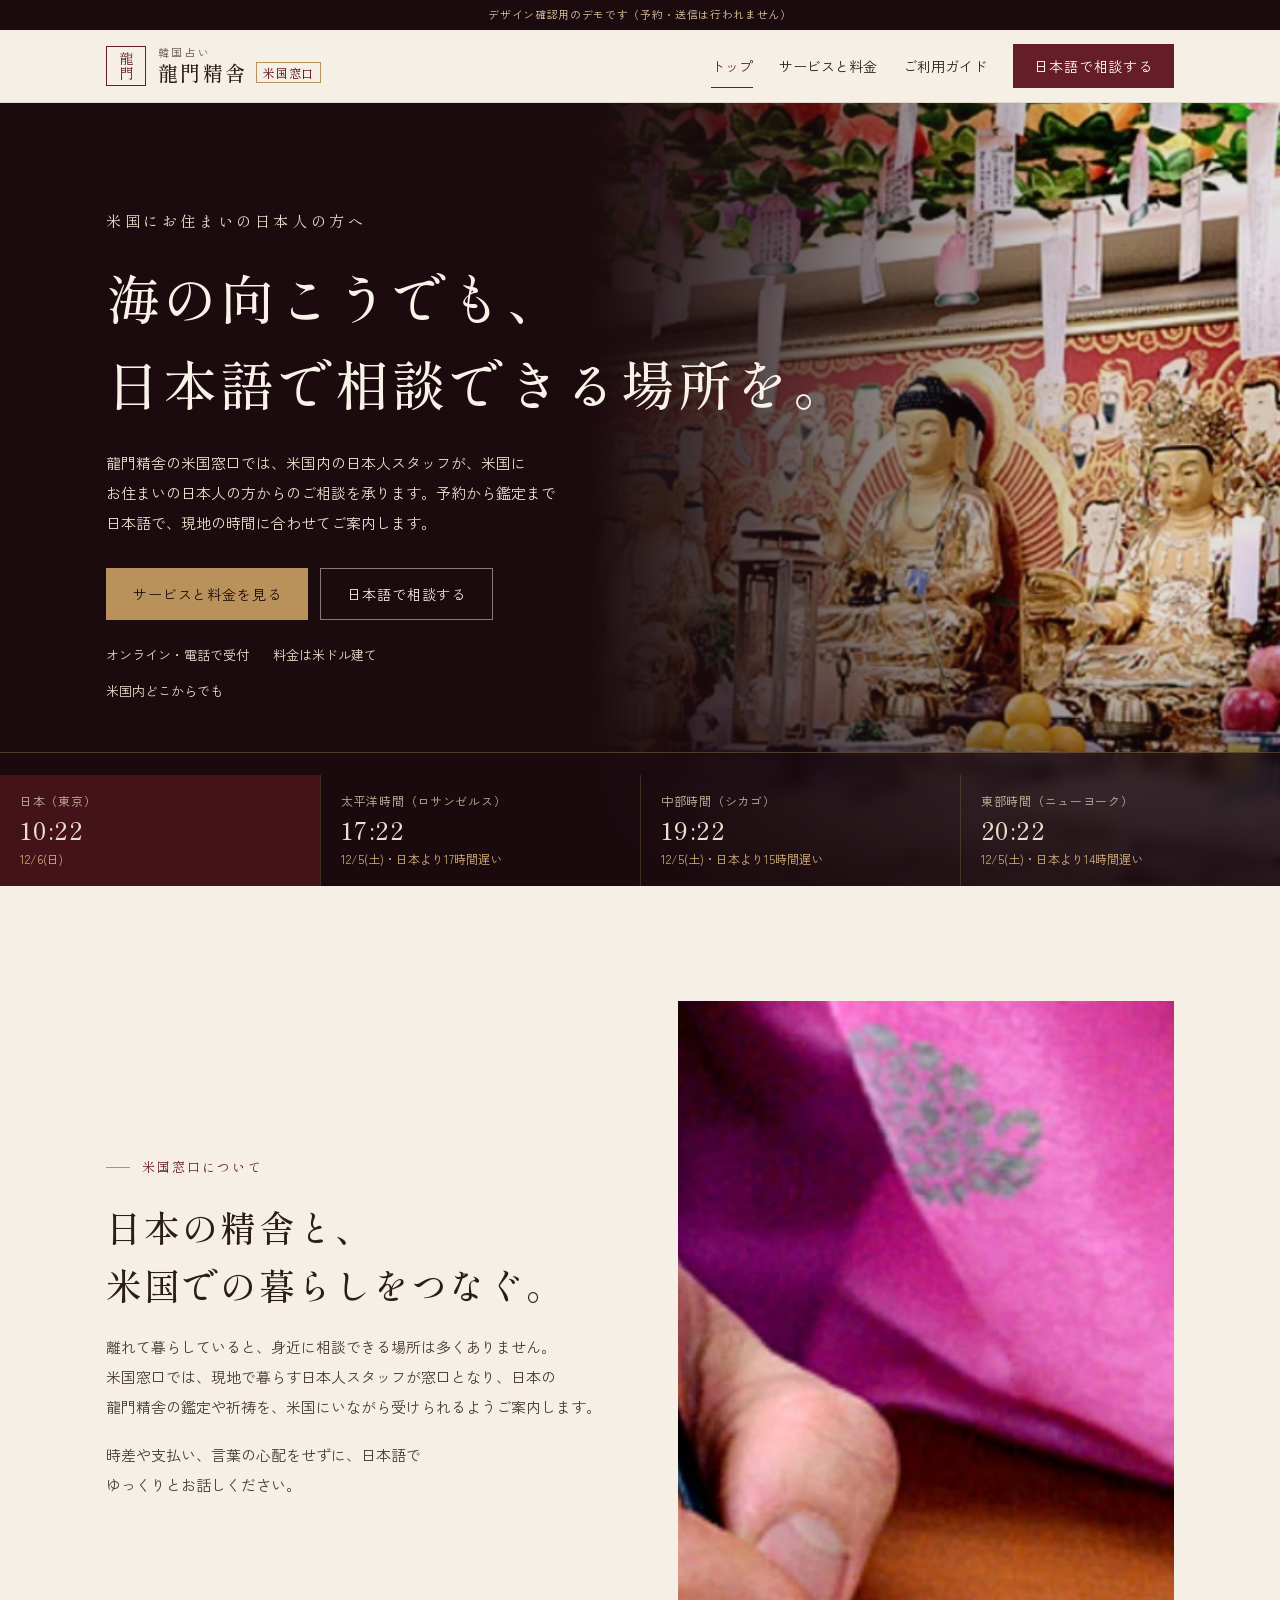
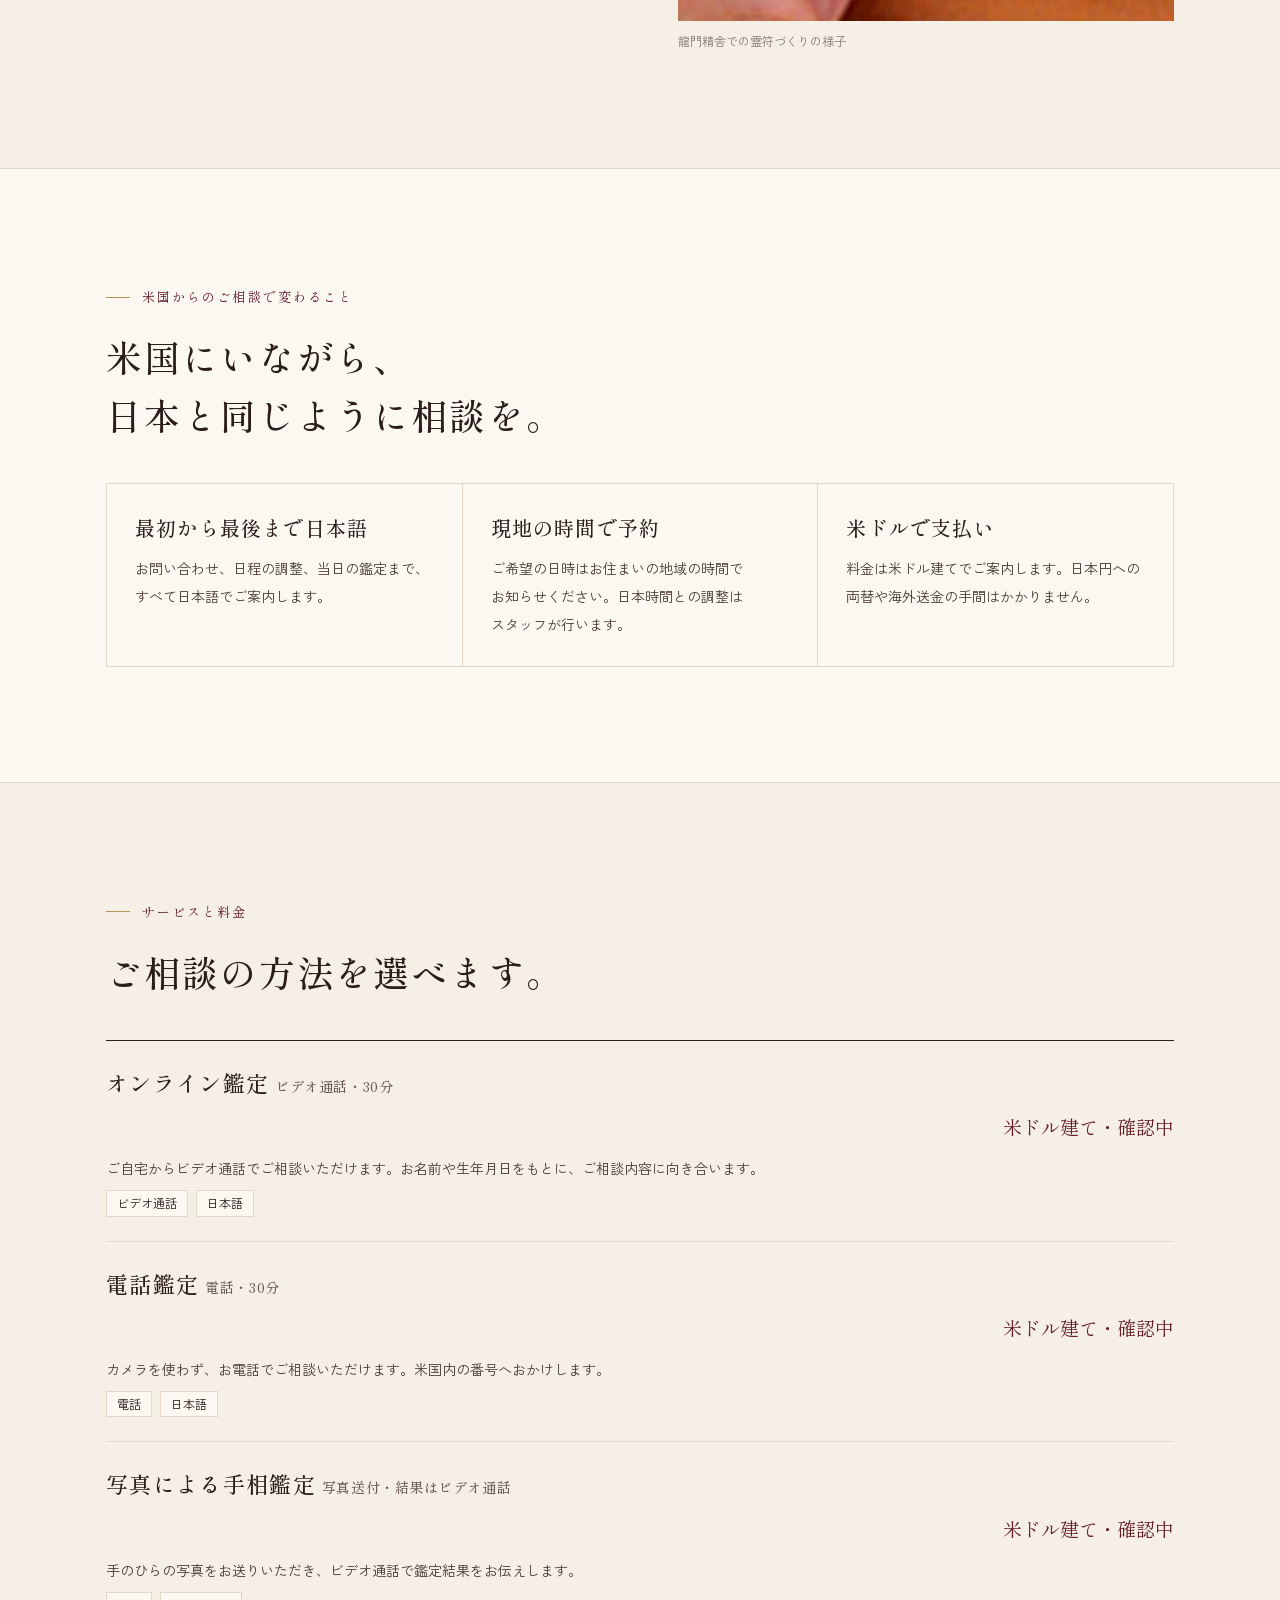
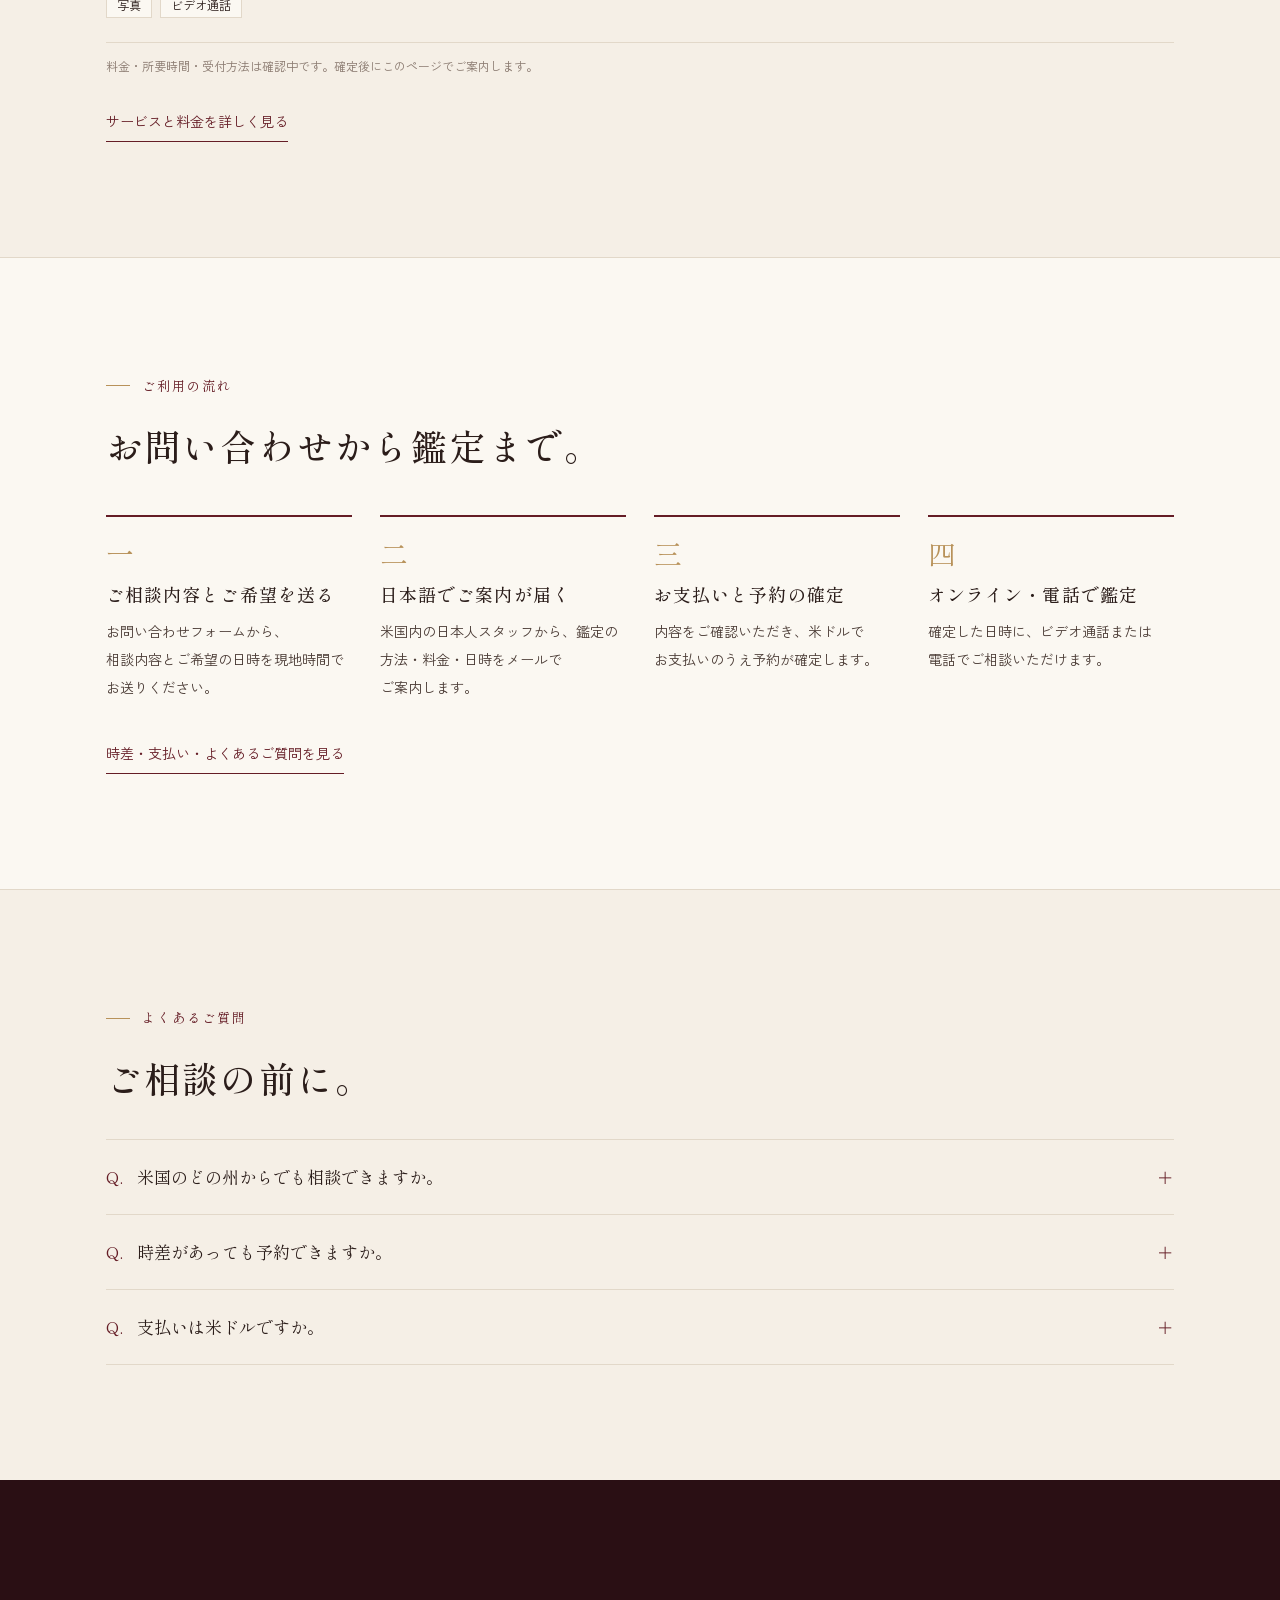
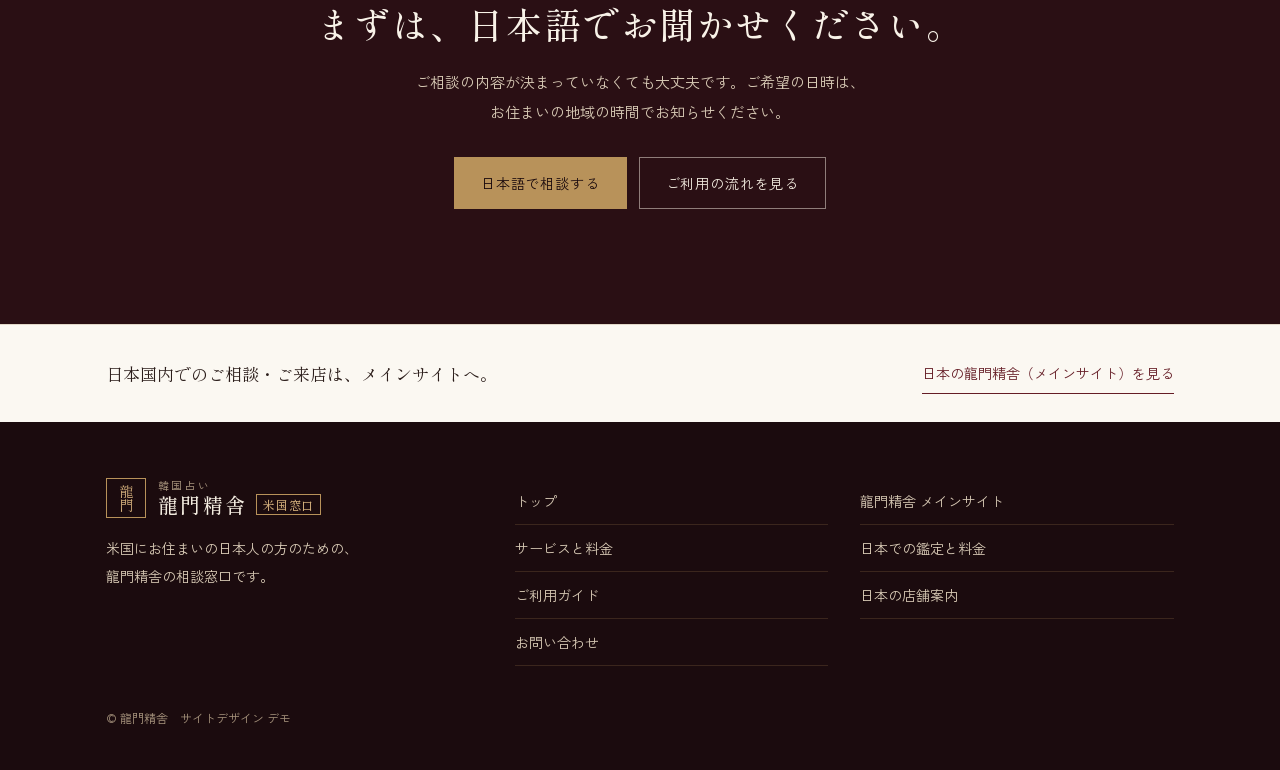
==== us/index.html @ 12ac4ada "米国窓口サブサイト（/us/）を追加し、メインサイトから導線を設置 Co-Authored-By: Claude Opus 5.5 <noreply@anthropic.com>" ====
<!doctype html>
<html lang="ja">
<head>
<meta charset="utf-8"><meta name="viewport" content="width=device-width,initial-scale=1,viewport-fit=cover">
<meta name="robots" content="noindex,nofollow,noarchive"><meta name="theme-color" content="#f5efe6">
<title>龍門精舎 米国窓口｜米国在住の日本人の方へ</title><meta name="description" content="米国にお住まいの日本人の方のための、龍門精舎の相談窓口。米国内の日本人スタッフが、日本語で、現地時間に合わせてご案内します。">
<link rel="preconnect" href="https://fonts.googleapis.com"><link rel="preconnect" href="https://fonts.gstatic.com" crossorigin>
<link rel="stylesheet" href="https://fonts.googleapis.com/css2?family=Shippori+Mincho:wght@400;500;600&family=Zen+Kaku+Gothic+New:wght@400;500;700&display=swap">
<link rel="stylesheet" href="style.css"><script defer src="app.js"></script>
</head><body>
<a class="skip" href="#main">本文へ移動</a>
<div class="demo">デザイン確認用のデモです（予約・送信は行われません）</div>
<header class="site-header">
 <div class="wrap">
  <a class="logo" href="index.html" aria-label="龍門精舎 米国窓口 トップへ"><span class="logo-mark" aria-hidden="true">龍<br>門</span><span class="logo-text"><small>韓国占い</small><b>龍門精舎<span>米国窓口</span></b></span></a>
  <nav class="gnav" aria-label="メインメニュー"><a href="index.html" aria-current="page">トップ</a><a href="services.html">サービスと料金</a><a href="guide.html">ご利用ガイド</a><a class="btn" href="contact.html">日本語で相談する</a></nav>
  <button class="menu-btn" type="button" aria-expanded="false" aria-controls="sp-menu"><span></span><span></span><span></span><b class="vh">メニューを開く</b></button>
 </div>
 <nav class="sp-menu" id="sp-menu" hidden aria-label="メニュー"><a href="index.html" aria-current="page">トップ</a><a href="services.html">サービスと料金</a><a href="guide.html">ご利用ガイド</a><a href="../" class="back">日本の龍門精舎（メインサイト）</a><a class="btn" href="contact.html">日本語で相談する</a></nav>
</header>
<main id="main">
<section class="hero" aria-labelledby="hero-title">
 <div class="hero-img"><img src="../assets/altar.webp" alt="蓮の飾りと祭具が並ぶ龍門精舎の祭壇" fetchpriority="high"></div>
 <div class="hero-body">
  <p class="hero-kicker">米国にお住まいの日本人の方へ</p>
  <h1 id="hero-title">海の向こうでも、<br>日本語で相談できる場所を。</h1>
  <p>龍門精舎の米国窓口では、米国内の日本人スタッフが、米国にお住まいの日本人の方からのご相談を承ります。予約から鑑定まで日本語で、現地の時間に合わせてご案内します。</p>
  <div class="hero-cta"><a class="btn gold" href="services.html">サービスと料金を見る</a><a class="btn line" href="contact.html">日本語で相談する</a></div>
  <p class="hero-meta"><span>オンライン・電話で受付</span><span>料金は米ドル建て</span><span>米国内どこからでも</span></p>
 </div>
 <div class="clocks" aria-label="現在の時刻">
  <p class="clock jp" data-tz="Asia/Tokyo"><span>日本（東京）</span><b>--:--</b><small></small></p>
  <p class="clock" data-tz="America/Los_Angeles"><span>太平洋時間（ロサンゼルス）</span><b>--:--</b><small></small></p>
  <p class="clock" data-tz="America/Chicago"><span>中部時間（シカゴ）</span><b>--:--</b><small></small></p>
  <p class="clock" data-tz="America/New_York"><span>東部時間（ニューヨーク）</span><b>--:--</b><small></small></p>
 </div>
</section>

<section class="section" aria-labelledby="about-title"><div class="wrap split">
 <div>
  <p class="label">米国窓口について</p>
  <h2 class="h2" id="about-title">日本の精舎と、<br>米国での暮らしをつなぐ。</h2>
  <p class="lead">離れて暮らしていると、身近に相談できる場所は多くありません。米国窓口では、現地で暮らす日本人スタッフが窓口となり、日本の龍門精舎の鑑定や祈祷を、米国にいながら受けられるようご案内します。</p>
  <p class="lead">時差や支払い、言葉の心配をせずに、日本語でゆっくりとお話しください。</p>
 </div>
 <figure><img src="../assets/hands.webp" alt="筆を持って霊符を書く手元" loading="lazy"><figcaption>龍門精舎での霊符づくりの様子</figcaption></figure>
</div></section>

<section class="section alt" aria-labelledby="points-title"><div class="wrap">
 <p class="label">米国からのご相談で変わること</p>
 <h2 class="h2" id="points-title">米国にいながら、<br>日本と同じように相談を。</h2>
 <div class="points">
  <div class="point"><h3>最初から最後まで日本語</h3><p>お問い合わせ、日程の調整、当日の鑑定まで、すべて日本語でご案内します。</p></div>
  <div class="point"><h3>現地の時間で予約</h3><p>ご希望の日時はお住まいの地域の時間でお知らせください。日本時間との調整はスタッフが行います。</p></div>
  <div class="point"><h3>米ドルで支払い</h3><p>料金は米ドル建てでご案内します。日本円への両替や海外送金の手間はかかりません。</p></div>
 </div>
</div></section>

<section class="section" aria-labelledby="menu-title"><div class="wrap">
 <p class="label">サービスと料金</p>
 <h2 class="h2" id="menu-title">ご相談の方法を選べます。</h2>
 <ul class="menu-list"><li class="menu-item"><h3>オンライン鑑定<small>ビデオ通話・30分</small></h3><p class="price">米ドル建て・確認中</p><p>ご自宅からビデオ通話でご相談いただけます。お名前や生年月日をもとに、ご相談内容に向き合います。</p><ul class="how" aria-label="受付方法"><li>ビデオ通話</li><li>日本語</li></ul></li><li class="menu-item"><h3>電話鑑定<small>電話・30分</small></h3><p class="price">米ドル建て・確認中</p><p>カメラを使わず、お電話でご相談いただけます。米国内の番号へおかけします。</p><ul class="how" aria-label="受付方法"><li>電話</li><li>日本語</li></ul></li><li class="menu-item"><h3>写真による手相鑑定<small>写真送付・結果はビデオ通話</small></h3><p class="price">米ドル建て・確認中</p><p>手のひらの写真をお送りいただき、ビデオ通話で鑑定結果をお伝えします。</p><ul class="how" aria-label="受付方法"><li>写真</li><li>ビデオ通話</li></ul></li></ul>
 <p class="note">料金・所要時間・受付方法は確認中です。確定後にこのページでご案内します。</p>
 <p style="margin-top:24px"><a class="text-link" href="services.html">サービスと料金を詳しく見る</a></p>
</div></section>

<section class="section alt" aria-labelledby="flow-title"><div class="wrap">
 <p class="label">ご利用の流れ</p>
 <h2 class="h2" id="flow-title">お問い合わせから鑑定まで。</h2>
 <ol class="steps">
 <li><h3>ご相談内容とご希望を送る</h3><p>お問い合わせフォームから、相談内容とご希望の日時を現地時間でお送りください。</p></li>
 <li><h3>日本語でご案内が届く</h3><p>米国内の日本人スタッフから、鑑定の方法・料金・日時をメールでご案内します。</p></li>
 <li><h3>お支払いと予約の確定</h3><p>内容をご確認いただき、米ドルでお支払いのうえ予約が確定します。</p></li>
 <li><h3>オンライン・電話で鑑定</h3><p>確定した日時に、ビデオ通話または電話でご相談いただけます。</p></li>
</ol>
 <p style="margin-top:32px"><a class="text-link" href="guide.html">時差・支払い・よくあるご質問を見る</a></p>
</div></section>

<section class="section" aria-labelledby="faq-title"><div class="wrap">
 <p class="label">よくあるご質問</p>
 <h2 class="h2" id="faq-title">ご相談の前に。</h2>
 <div class="faq"><details><summary>米国のどの州からでも相談できますか。</summary><p>オンライン・電話での鑑定は、米国内のどの州からでもご利用いただける予定です。対象地域の詳細は確認中です。</p></details><details><summary>時差があっても予約できますか。</summary><p>ご希望の日時は、お住まいの地域の時間でお知らせください。スタッフが日本時間との調整を行い、確定した日時を現地時間でご案内します。</p></details><details><summary>支払いは米ドルですか。</summary><p>米ドル建てでのお支払いを予定しています。お支払い方法は確認中です。</p></details></div>
</div></section>
<section class="section cta-band" aria-labelledby="cta-title"><div class="wrap">
 <h2 class="h2" id="cta-title">まずは、日本語でお聞かせください。</h2>
 <p>ご相談の内容が決まっていなくても大丈夫です。ご希望の日時は、お住まいの地域の時間でお知らせください。</p>
 <div class="hero-cta"><a class="btn gold" href="contact.html">日本語で相談する</a><a class="btn line" href="guide.html">ご利用の流れを見る</a></div>
</div></section>
</main>
<section class="to-main" aria-label="メインサイトのご案内">
 <div class="wrap"><p>日本国内でのご相談・ご来店は、メインサイトへ。</p><a class="text-link" href="../">日本の龍門精舎（メインサイト）を見る</a></div>
</section>
<footer class="site-footer">
 <div class="wrap">
  <div class="foot-grid">
   <div><a class="logo" href="index.html"><span class="logo-mark" aria-hidden="true">龍<br>門</span><span class="logo-text"><small>韓国占い</small><b>龍門精舎<span>米国窓口</span></b></span></a><p style="margin-top:16px">米国にお住まいの日本人の方のための、龍門精舎の相談窓口です。</p></div>
   <nav class="foot-links" aria-label="米国サイト"><a href="index.html">トップ</a><a href="services.html">サービスと料金</a><a href="guide.html">ご利用ガイド</a><a href="contact.html">お問い合わせ</a></nav>
   <nav class="foot-links" aria-label="メインサイト"><a href="../">龍門精舎 メインサイト</a><a href="../#services">日本での鑑定と料金</a><a href="../#access">日本の店舗案内</a></nav>
  </div>
  <p class="copy">© 龍門精舎　サイトデザイン デモ</p>
 </div>
</footer>
<div class="sticky-cta" aria-label="ご相談のご案内"><a class="btn ghost" href="services.html">料金を見る</a><a class="btn" href="contact.html">日本語で相談する</a></div>
</body>
</html>
---- us/style.css ----
/* 龍門精舎 米国サイト：メインと同じ色・書体。米国向けの要素は「時刻帯の表示」と「ドル建て・現地時間」の情報で示す */
:root{
 --paper:#f5efe6; --paper-2:#fbf8f2; --ink:#2b1d1a; --text:#4a3b35; --muted:#6b5a52;
 --wine:#651d26; --wine-dark:#3a1016; --gold:#b8925a; --gold-light:#d4b07c; --night:#1b0b0e; --line:#e2d8c9;
 --mincho:'Shippori Mincho',serif; --gothic:'Zen Kaku Gothic New',sans-serif;
 --gutter:clamp(20px,5vw,56px); --max:1180px; --head:72px;
}
*{box-sizing:border-box}
html{scroll-behavior:smooth;scroll-padding-top:calc(var(--head) + 12px)}
body{margin:0;background:var(--paper);color:var(--ink);font-family:var(--gothic);font-size:15px;line-height:2;-webkit-font-smoothing:antialiased}
img{display:block;max-width:100%;height:auto}
a{color:var(--wine);text-decoration:none}
h1,h2,h3,h4,p,ul,ol,dl,dd,figure{margin:0}
ul,ol{padding:0;list-style:none}
h1,h2,h3,h4{font-family:var(--mincho);font-weight:500;letter-spacing:.06em;line-height:1.6;color:var(--ink);word-break:auto-phrase;text-wrap:balance}
p,dd,li{word-break:auto-phrase;text-wrap:pretty}
:focus-visible{outline:2px solid var(--gold);outline-offset:3px}
.vh{position:absolute;width:1px;height:1px;overflow:hidden;clip:rect(0 0 0 0);white-space:nowrap}
.skip{position:fixed;left:12px;top:-80px;z-index:100;background:#fff;padding:10px 14px}.skip:focus{top:10px}
.wrap{max-width:var(--max);margin:0 auto;padding:0 var(--gutter)}
.section{padding:clamp(64px,9vw,120px) 0}
.section.alt{background:var(--paper-2);border-block:1px solid var(--line)}
.label{display:flex;align-items:center;gap:12px;font-family:var(--mincho);font-size:13px;letter-spacing:.16em;color:var(--wine);margin-bottom:18px}
.label::before{content:"";width:24px;height:1px;background:var(--gold)}
.h2{font-size:clamp(25px,3.2vw,36px)}
.lead{margin-top:18px;max-width:36em;color:var(--text)}
.note{font-size:12px;line-height:1.8;color:#8a7a70;margin-top:12px}
.demo{background:var(--night);color:#d9c3a0;font-size:11px;letter-spacing:.06em;text-align:center;padding:6px 12px;line-height:1.6}

/* ボタン */
.btn{display:inline-flex;align-items:center;justify-content:center;min-height:52px;padding:0 26px;background:var(--wine);color:#fff;font-size:14px;letter-spacing:.06em;border:1px solid var(--wine);transition:background .2s}
.btn:hover{background:var(--wine-dark);color:#fff}
.btn.ghost{background:transparent;color:var(--wine)}
.btn.ghost:hover{background:var(--wine);color:#fff}
.btn.gold{background:var(--gold);border-color:var(--gold);color:var(--night)}
.btn.gold:hover{background:var(--gold-light)}
.btn.line{background:transparent;border-color:rgba(243,236,224,.5);color:#f3ece0}
.btn.line:hover{background:rgba(243,236,224,.1)}
.text-link{display:inline-block;border-bottom:1px solid var(--wine);padding:6px 0;font-size:14px}

/* ヘッダー */
.site-header{position:sticky;top:0;z-index:50;background:rgba(245,239,230,.95);backdrop-filter:blur(10px);border-bottom:1px solid var(--line)}
.site-header .wrap{height:var(--head);display:flex;align-items:center;gap:20px}
.logo{display:flex;align-items:center;gap:12px;color:var(--ink);margin-right:auto;flex:none}
.logo-mark{width:40px;height:40px;border:1px solid var(--wine);color:var(--wine);display:grid;place-items:center;font-family:var(--mincho);font-size:14px;line-height:1.05;text-align:center}
.logo-text{display:flex;flex-direction:column;line-height:1.3}
.logo-text small{font-size:11px;letter-spacing:.2em;color:var(--muted)}
.logo-text b{font-family:var(--mincho);font-weight:500;font-size:20px;letter-spacing:.12em}
.logo-text b span{font-size:12px;letter-spacing:.08em;margin-left:8px;padding:1px 6px;border:1px solid var(--gold);color:var(--wine);vertical-align:3px}
.gnav{display:flex;align-items:center;gap:26px}
.gnav a{color:var(--ink);font-size:14px;padding:6px 0;position:relative}
.gnav a:hover,.gnav a[aria-current=page]{color:var(--wine)}
.gnav a[aria-current=page]::after{content:"";position:absolute;left:0;right:0;bottom:-2px;height:1px;background:var(--wine)}
.gnav .btn{min-height:44px;padding:0 20px;color:#fff}
.menu-btn{display:none;width:48px;height:44px;background:var(--wine);border:0;cursor:pointer;position:relative;flex:none}
.menu-btn span{position:absolute;left:14px;right:14px;height:1.5px;background:#fff;transition:transform .25s,opacity .2s}
.menu-btn span:nth-child(1){top:14px}.menu-btn span:nth-child(2){top:21px}.menu-btn span:nth-child(3){top:28px}
.menu-btn[aria-expanded=true] span:nth-child(1){transform:translateY(7px) rotate(45deg)}
.menu-btn[aria-expanded=true] span:nth-child(2){opacity:0}
.menu-btn[aria-expanded=true] span:nth-child(3){transform:translateY(-7px) rotate(-45deg)}
.sp-menu{border-top:1px solid var(--line);background:var(--paper);padding:8px var(--gutter) 24px}
.sp-menu a:not(.btn){display:block;padding:16px 0;border-bottom:1px solid var(--line);color:var(--ink);font-size:16px}
.sp-menu .btn{display:flex;margin-top:20px}
.sp-menu .back{font-size:14px;color:var(--muted)}

/* 時刻帯：米国サイトの見せ場。日本時間と米国各地の今を並べ、予約時の時差を一目で */
.clocks{position:relative;z-index:2;display:grid;grid-template-columns:repeat(4,1fr);border-top:1px solid rgba(184,146,90,.35);background:rgba(27,11,14,.72);backdrop-filter:blur(8px)}
.clock{padding:18px 20px;border-left:1px solid rgba(184,146,90,.25);color:#f3ece0;line-height:1.4}
.clock:first-child{border-left:0}
.clock span{display:block;font-size:12px;color:#c9b8a0;letter-spacing:.06em}
.clock b{display:block;font-family:var(--mincho);font-weight:500;font-size:24px;letter-spacing:.06em;margin-top:4px;font-variant-numeric:tabular-nums}
.clock small{font-size:12px;color:var(--gold-light)}
.clock.jp{background:rgba(101,29,38,.55)}

/* ヒーロー */
.hero{position:relative;background:var(--night);color:#f3ece0;overflow:hidden}
.hero-img{position:absolute;inset:0 0 0 auto;width:min(58%,760px)}
.hero-img img{width:100%;height:100%;object-fit:cover;object-position:center 30%}
.hero::before{content:"";position:absolute;inset:0;z-index:1;background:linear-gradient(90deg,var(--night) 46%,rgba(27,11,14,.72) 60%,rgba(27,11,14,.12) 86%),linear-gradient(0deg,rgba(27,11,14,.75),transparent 35%)}
.hero-body{position:relative;z-index:2;padding:clamp(56px,9vh,110px) var(--gutter) 48px;max-width:var(--max);margin:0 auto}
.hero-kicker{font-family:var(--mincho);font-size:15px;letter-spacing:.24em;color:var(--gold-light)}
.hero h1{margin-top:18px;color:#f8f2e8;font-size:clamp(30px,4.2vw,54px);line-height:1.6}
.hero p{margin-top:22px;max-width:30em;color:#eadfcd}
.hero-cta{display:flex;gap:12px;flex-wrap:wrap;margin-top:30px}
.hero-meta{display:flex;gap:10px 24px;flex-wrap:wrap;margin-top:22px;font-size:13px;color:#c9b8a0}

/* 2カラム */
.split{display:grid;grid-template-columns:1fr 1fr;gap:clamp(40px,6vw,88px);align-items:center}
.split figure img{width:100%;aspect-ratio:4/5;object-fit:cover}
.split figcaption{font-size:12px;color:#8a7a70;margin-top:8px}

/* 特徴（米国向けの3つの違い） */
.points{display:grid;grid-template-columns:repeat(3,1fr);gap:1px;background:var(--line);border:1px solid var(--line);margin-top:40px}
.point{background:var(--paper-2);padding:28px}
.point h3{font-size:20px}
.point p{margin-top:10px;font-size:14px;color:var(--text)}

/* メニュー */
.menu-list{margin-top:40px;border-top:1px solid var(--ink)}
.menu-item{display:grid;grid-template-columns:1fr auto;gap:8px 24px;padding:24px 0;border-bottom:1px solid var(--line);align-items:baseline}
.menu-item h3{font-size:22px}
.menu-item h3 small{font-size:14px;color:var(--muted);letter-spacing:.04em;margin-left:6px}
.menu-item .price{font-family:var(--mincho);font-size:19px;color:var(--wine);text-align:right;white-space:nowrap}
.menu-item p{grid-column:1/-1;font-size:14px;color:var(--text)}
.menu-item .how{grid-column:1/-1;display:flex;gap:8px;flex-wrap:wrap}
.menu-item .how li{font-size:12px;border:1px solid var(--line);background:var(--paper-2);padding:2px 10px;line-height:1.7}

/* 流れ */
.steps{display:grid;grid-template-columns:repeat(4,1fr);gap:28px;margin-top:40px;counter-reset:step}
.steps li{border-top:2px solid var(--wine);padding-top:20px;counter-increment:step}
.steps li::before{content:counter(step,cjk-ideographic);font-family:var(--mincho);font-size:28px;color:var(--gold);display:block;line-height:1.2}
.steps h3{font-size:18px;margin-top:10px}
.steps p{font-size:14px;color:var(--text);margin-top:8px}

/* 表 */
.table{width:100%;border-collapse:collapse;margin-top:28px;font-size:14px}
.table th,.table td{padding:14px 12px;border-bottom:1px solid var(--line);text-align:left;vertical-align:top}
.table thead th{font-family:var(--mincho);font-weight:500;color:var(--wine);border-bottom:1px solid var(--ink);white-space:nowrap}
.table tbody th{font-weight:700;white-space:nowrap;color:var(--ink)}

/* FAQ */
.faq{margin-top:32px;border-top:1px solid var(--line)}
.faq details{border-bottom:1px solid var(--line)}
.faq summary{list-style:none;cursor:pointer;display:flex;gap:14px;align-items:baseline;padding:20px 0;font-family:var(--mincho);font-size:17px;color:var(--ink)}
.faq summary::-webkit-details-marker{display:none}
.faq summary::before{content:"Q.";color:var(--wine)}
.faq summary::after{content:"＋";margin-left:auto;color:var(--wine);font-family:var(--gothic)}
.faq details[open] summary::after{content:"−"}
.faq details p{padding:0 0 20px 30px;font-size:14px;color:var(--text)}

/* CTA帯 */
.cta-band{background:#2a0f14;color:#f3ece0;text-align:center}
.cta-band h2{color:#f8f2e8}
.cta-band p{margin:14px auto 0;max-width:32em;color:#d9cbb6}
.cta-band .hero-cta{justify-content:center}

/* フォーム */
.form{display:grid;gap:22px;margin-top:36px;max-width:720px}
.field label,.field legend{display:flex;align-items:center;gap:10px;font-size:14px;font-weight:500;margin-bottom:8px;color:var(--ink)}
.req{font-size:11px;background:#efe2dc;color:var(--wine);padding:1px 6px;font-weight:400}
.field input,.field select,.field textarea{width:100%;font:inherit;font-size:16px;padding:12px 14px;border:1px solid #d6c9b5;background:var(--paper-2);color:var(--ink);border-radius:0}
.field textarea{min-height:150px;resize:vertical}
.field input:focus,.field select:focus,.field textarea:focus{outline:2px solid var(--gold);outline-offset:0;border-color:var(--gold)}
.field .hint{font-size:12px;color:#8a7a70;margin-top:6px}
.field .err{font-size:13px;color:#b3262f;margin-top:6px}
.field[data-invalid] input,.field[data-invalid] select,.field[data-invalid] textarea{border-color:#b3262f}
.row2{display:grid;grid-template-columns:1fr 1fr;gap:16px}
.check{display:flex;gap:10px;align-items:flex-start;font-size:14px}
.check input{width:20px;height:20px;margin-top:4px;accent-color:var(--wine)}
.sent{border:1px solid var(--line);background:var(--paper-2);padding:28px;margin-top:36px;max-width:720px}
.sent h3{font-size:22px}
.sent p{margin-top:10px;color:var(--text)}

/* サブページの見出し */
.page-head{background:var(--night);color:#f3ece0;padding:clamp(48px,7vw,88px) 0}
.crumb{font-size:12px;color:#c9b8a0}
.crumb a{color:#c9b8a0}
.page-head .label{color:var(--gold-light);margin:18px 0 10px}
.page-head h1{color:#f8f2e8;font-size:clamp(26px,3.6vw,44px)}

/* メインサイトへの帯 */
.to-main{background:var(--paper-2);border-top:1px solid var(--line)}
.to-main .wrap{display:flex;align-items:center;justify-content:space-between;gap:16px;flex-wrap:wrap;padding-top:28px;padding-bottom:28px}
.to-main p{font-family:var(--mincho);font-size:17px}

/* フッター */
.site-footer{background:var(--night);color:#d9cbb6;padding:56px 0 40px;font-size:14px}
.foot-grid{display:grid;grid-template-columns:1.2fr 1fr 1fr;gap:32px}
.site-footer .logo{color:#f3ece0}
.site-footer .logo-mark{border-color:var(--gold);color:var(--gold-light)}
.site-footer .logo-text small{color:#a8957e}
.site-footer .logo-text b span{color:var(--gold-light)}
.foot-links a{display:block;color:#d9cbb6;padding:9px 0;border-bottom:1px solid rgba(184,146,90,.2)}
.foot-links a:hover{color:#fff}
.copy{margin-top:40px;font-size:12px;color:#a8957e}

/* 下部固定（スマホ） */
.sticky-cta{display:none}

@media (max-width:959px){
 :root{--head:64px}
 .gnav{display:none}
 .menu-btn{display:block}
 .clocks{grid-template-columns:1fr 1fr}
 .clock{padding:14px 16px;border-top:1px solid rgba(184,146,90,.25)}
 .clock:nth-child(odd){border-left:0}
 .clock b{font-size:20px}
 .clock span{font-size:11px;letter-spacing:.02em}
 .clock small{font-size:11px}
 .hero-img{width:100%}
 .hero::before{background:linear-gradient(180deg,rgba(27,11,14,.55) 0%,rgba(27,11,14,.82) 55%,var(--night) 100%)}
 .split{grid-template-columns:1fr}
 .split figure img{aspect-ratio:4/3}
 .points{grid-template-columns:1fr}
 .steps{grid-template-columns:1fr 1fr}
 .foot-grid{grid-template-columns:1fr}
 .row2{grid-template-columns:1fr}
 .sticky-cta{display:flex;gap:10px;position:fixed;left:0;right:0;bottom:0;z-index:45;padding:10px 16px calc(10px + env(safe-area-inset-bottom));background:rgba(245,239,230,.96);backdrop-filter:blur(10px);border-top:1px solid var(--line);transform:translateY(110%);transition:transform .25s}
 .sticky-cta.show{transform:none}
 .sticky-cta .btn{flex:1;min-height:52px;padding:0 10px}
 .sticky-cta .btn.ghost{flex:.8}
 body.has-sticky{padding-bottom:76px}
}
@media (max-width:520px){
 .steps{grid-template-columns:1fr}
 .menu-item{grid-template-columns:1fr}
 .menu-item .price{text-align:left}
 .hero-cta .btn{flex:1 1 100%}
 .logo-text b{font-size:18px}
}
@media (prefers-reduced-motion:reduce){html{scroll-behavior:auto}*{transition:none!important}}

/* 時差表 */
.table.tz small.city{display:block;font-weight:400;font-size:12px;color:var(--muted);margin-top:2px;white-space:normal}
.table.tz td{white-space:nowrap}
@media (max-width:520px){.table.tz th,.table.tz td{padding:12px 6px}.table.tz thead th{white-space:normal;font-size:13px}}
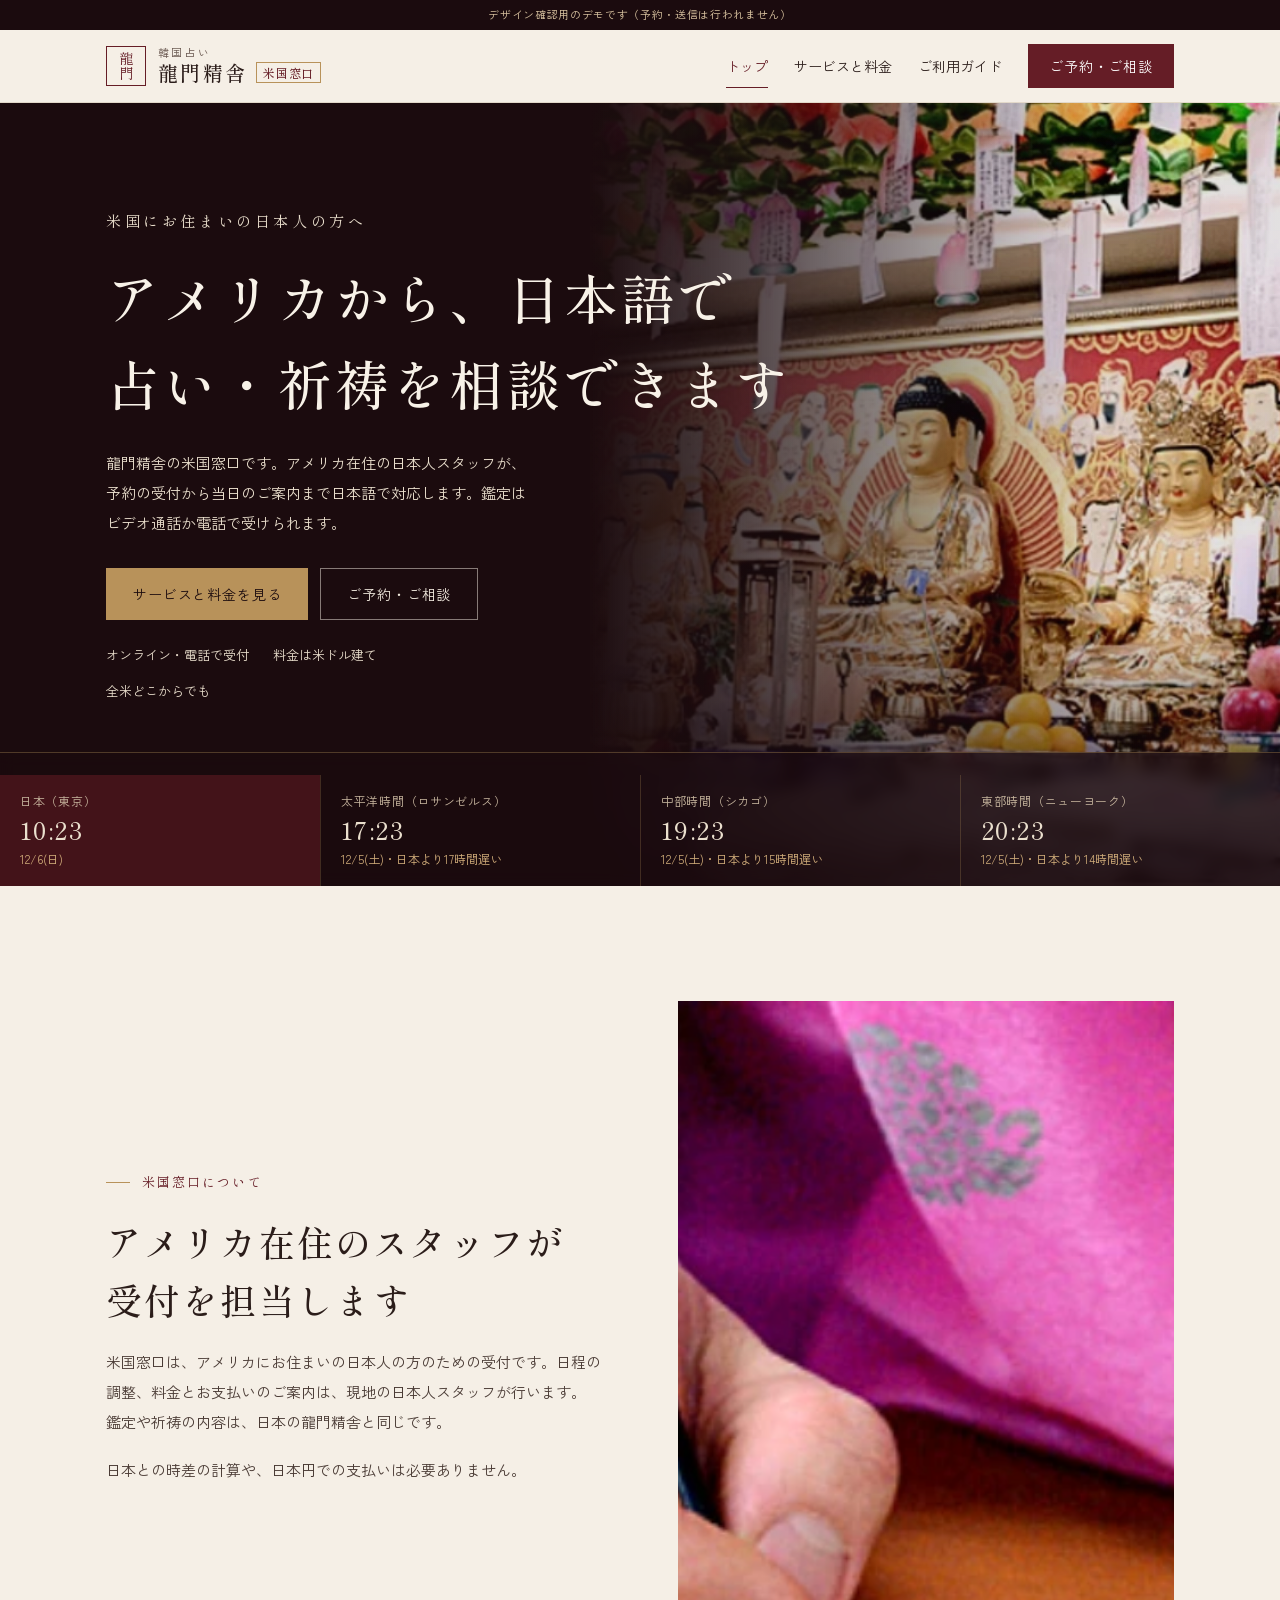
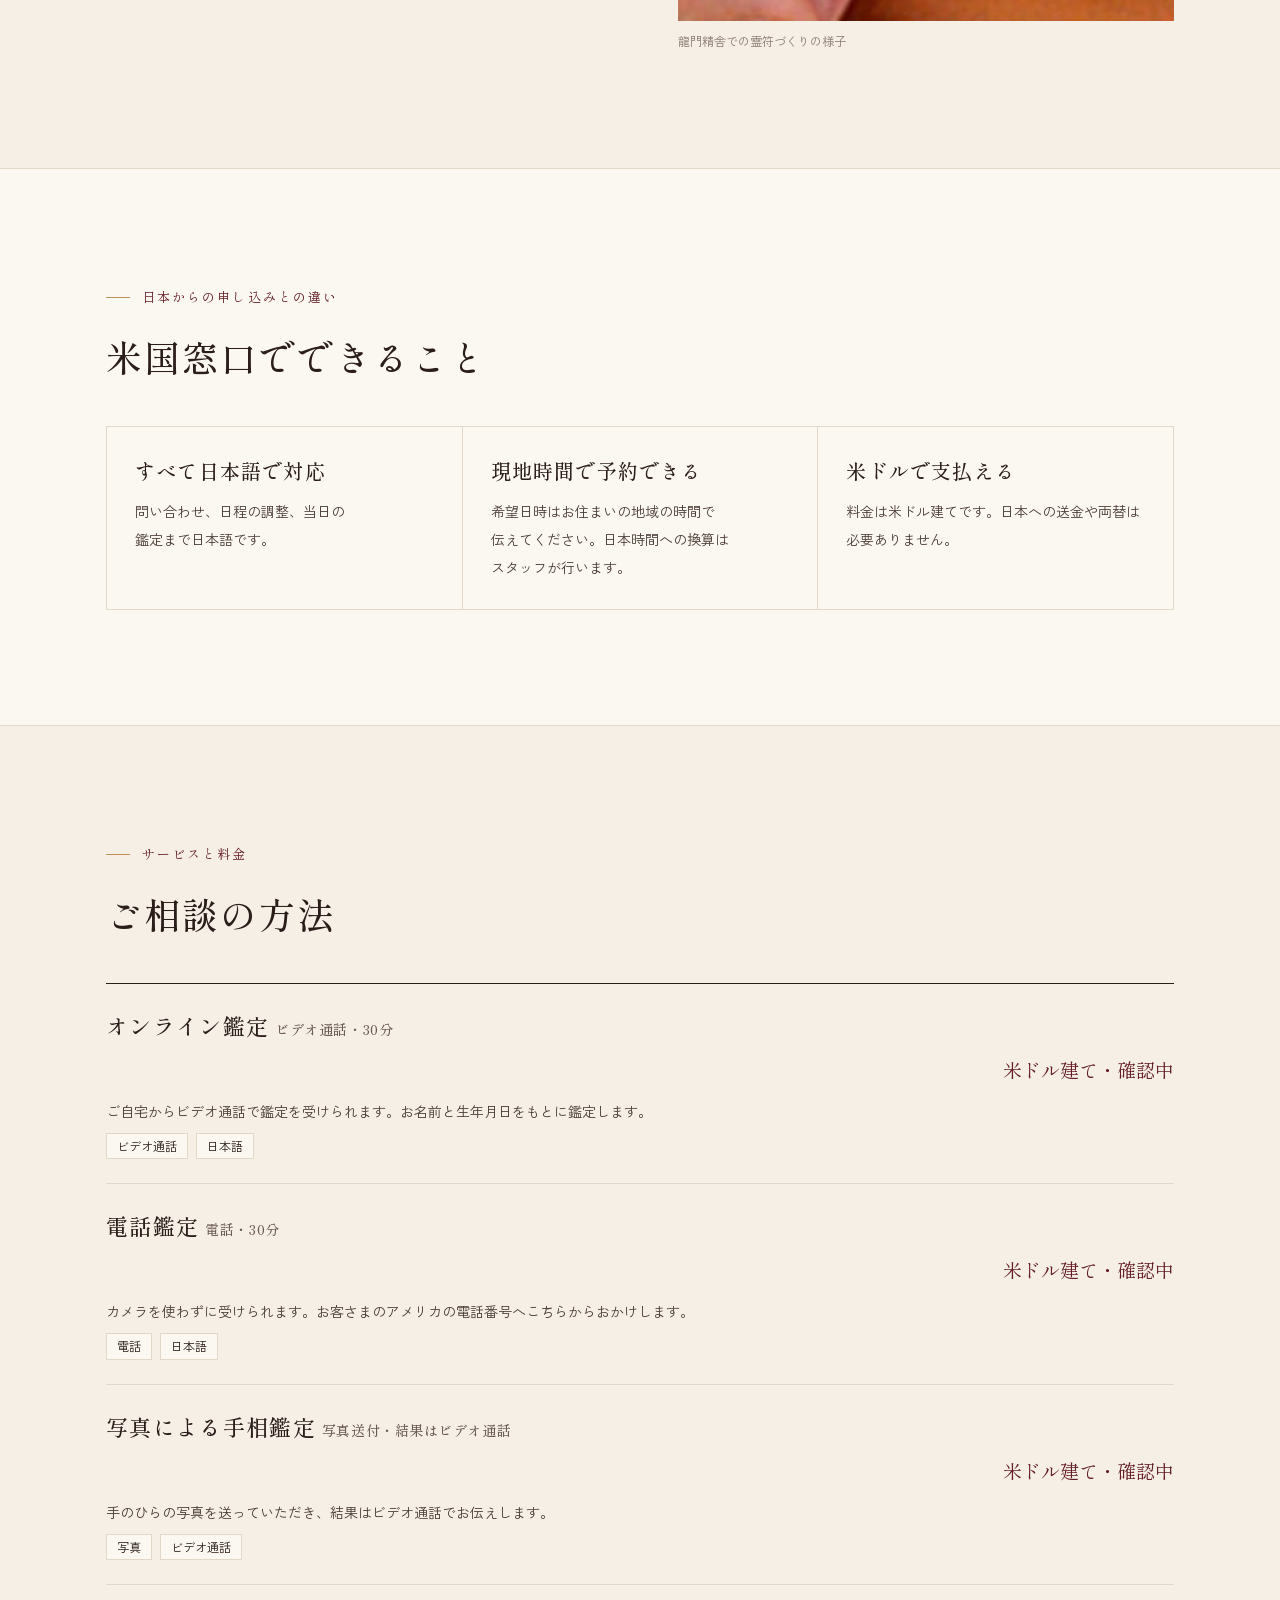
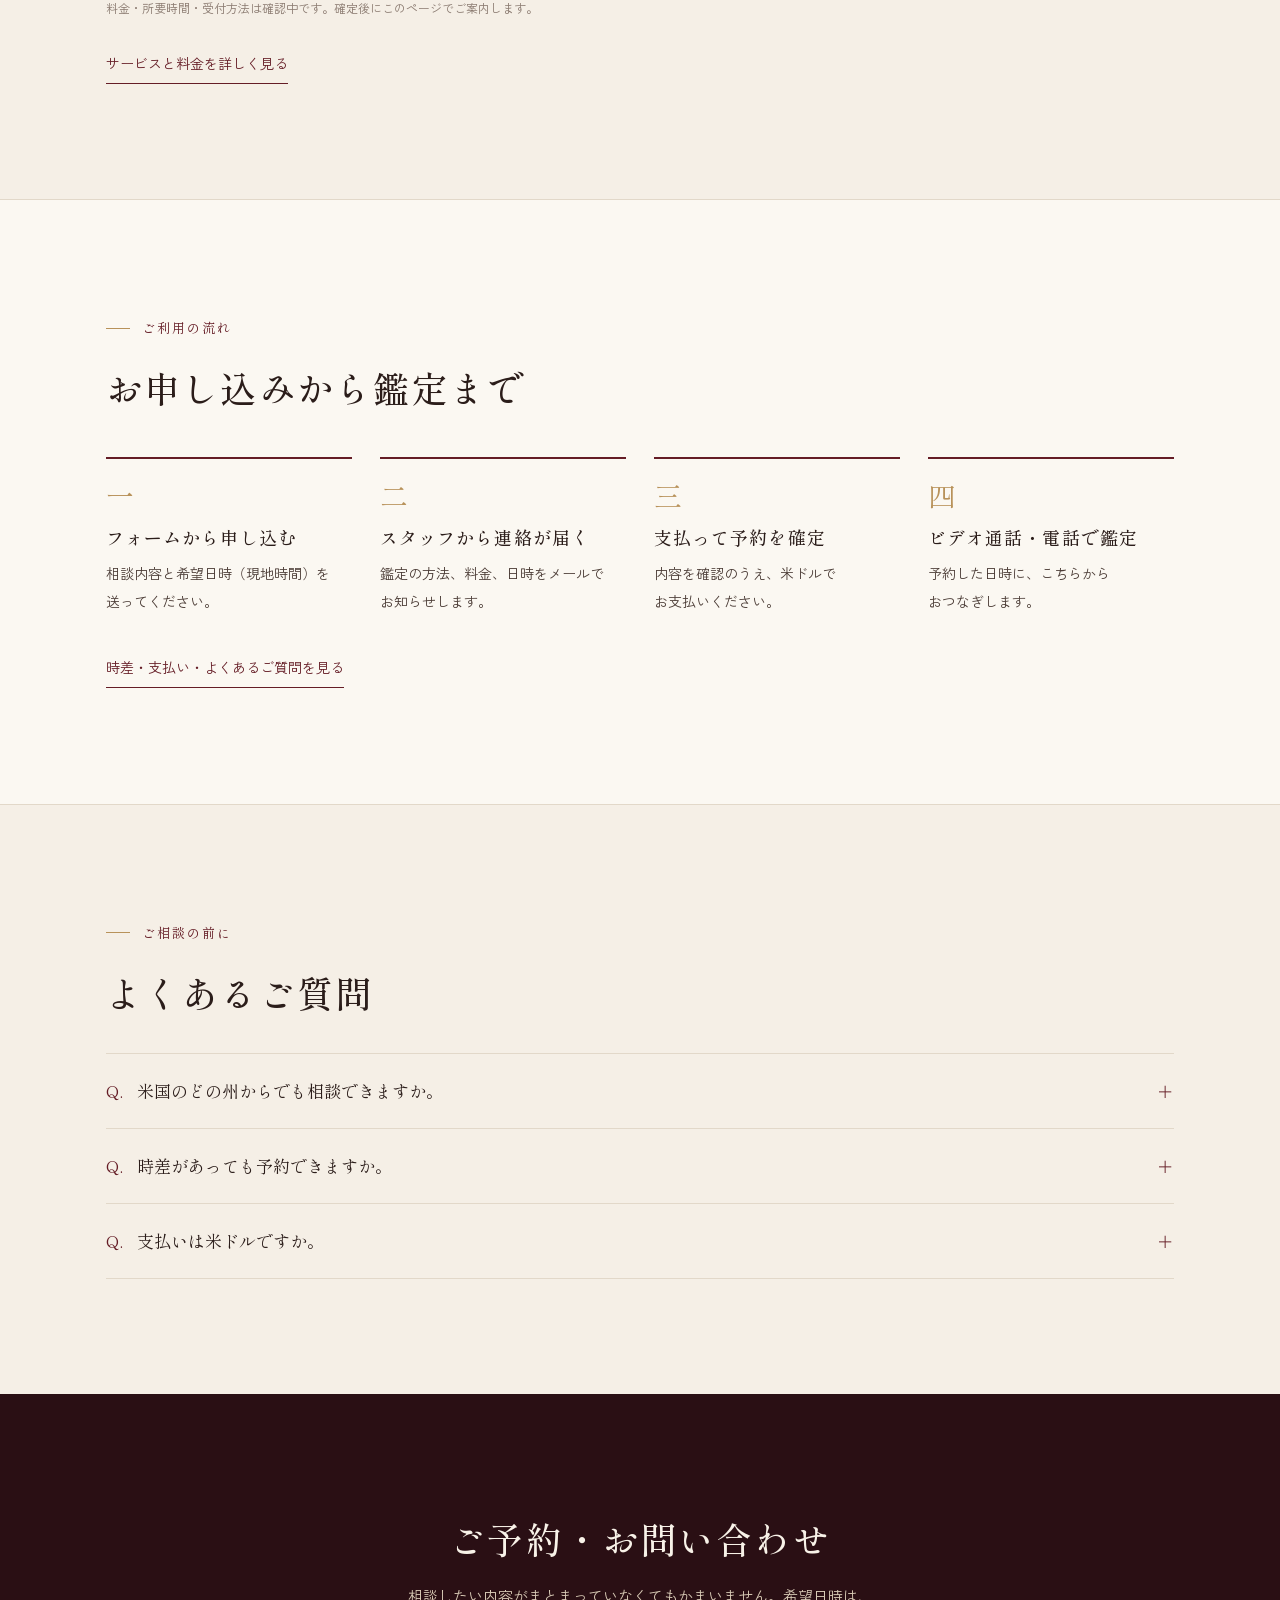
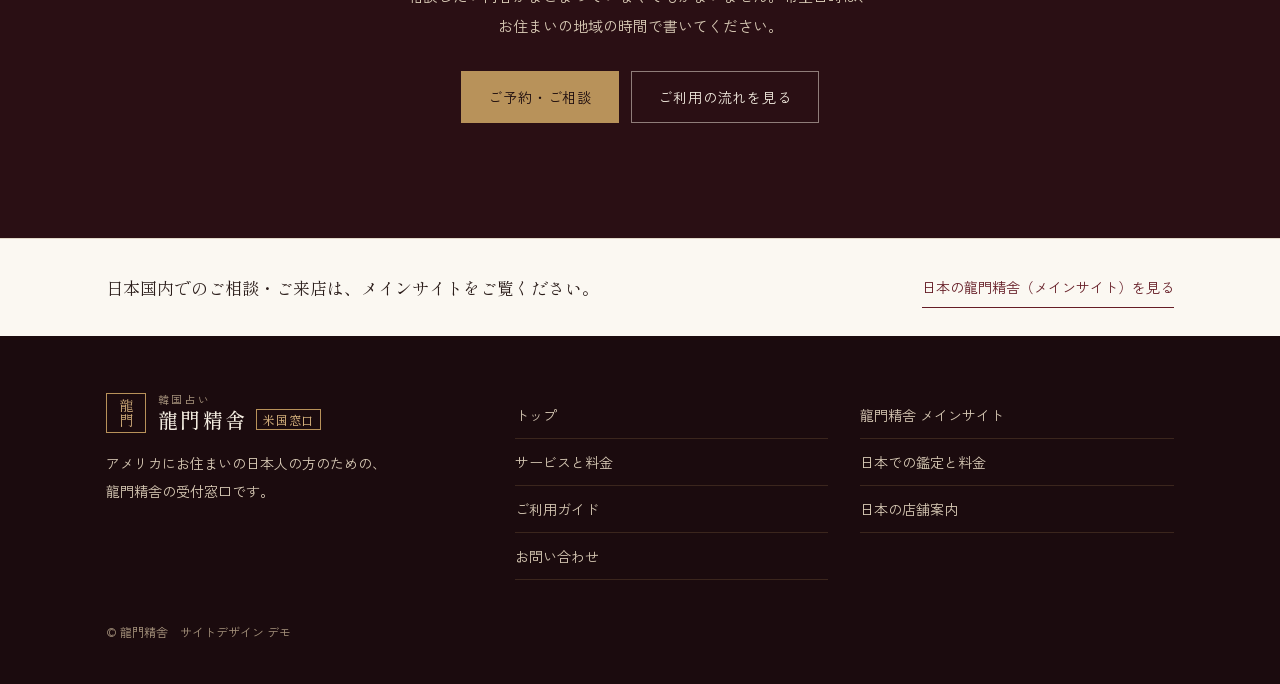
==== commit e6db37bc: "米国サイトの文言を平易に修正、ボタン表記をご予約・ご相談に統一 Co-Authored-By: Claude Opus 5.5 <noreply@anthropic.com>" ====
--- a/us/index.html
+++ b/us/index.html
@@ -3,30 +3,30 @@
 <head>
 <meta charset="utf-8"><meta name="viewport" content="width=device-width,initial-scale=1,viewport-fit=cover">
 <meta name="robots" content="noindex,nofollow,noarchive"><meta name="theme-color" content="#f5efe6">
-<title>龍門精舎 米国窓口｜米国在住の日本人の方へ</title><meta name="description" content="米国にお住まいの日本人の方のための、龍門精舎の相談窓口。米国内の日本人スタッフが、日本語で、現地時間に合わせてご案内します。">
+<title>龍門精舎 米国窓口｜米国在住の日本人の方へ</title><meta name="description" content="アメリカ在住の日本人の方向けの龍門精舎の受付窓口。ビデオ通話・電話での鑑定、祈祷のご相談、霊符の発送を日本語で受け付けています。">
 <link rel="preconnect" href="https://fonts.googleapis.com"><link rel="preconnect" href="https://fonts.gstatic.com" crossorigin>
 <link rel="stylesheet" href="https://fonts.googleapis.com/css2?family=Shippori+Mincho:wght@400;500;600&family=Zen+Kaku+Gothic+New:wght@400;500;700&display=swap">
-<link rel="stylesheet" href="style.css"><script defer src="app.js"></script>
+<link rel="stylesheet" href="style.css?v=2"><script defer src="app.js?v=2"></script>
 </head><body>
 <a class="skip" href="#main">本文へ移動</a>
 <div class="demo">デザイン確認用のデモです（予約・送信は行われません）</div>
 <header class="site-header">
  <div class="wrap">
   <a class="logo" href="index.html" aria-label="龍門精舎 米国窓口 トップへ"><span class="logo-mark" aria-hidden="true">龍<br>門</span><span class="logo-text"><small>韓国占い</small><b>龍門精舎<span>米国窓口</span></b></span></a>
-  <nav class="gnav" aria-label="メインメニュー"><a href="index.html" aria-current="page">トップ</a><a href="services.html">サービスと料金</a><a href="guide.html">ご利用ガイド</a><a class="btn" href="contact.html">日本語で相談する</a></nav>
+  <nav class="gnav" aria-label="メインメニュー"><a href="index.html" aria-current="page">トップ</a><a href="services.html">サービスと料金</a><a href="guide.html">ご利用ガイド</a><a class="btn" href="contact.html">ご予約・ご相談</a></nav>
   <button class="menu-btn" type="button" aria-expanded="false" aria-controls="sp-menu"><span></span><span></span><span></span><b class="vh">メニューを開く</b></button>
  </div>
- <nav class="sp-menu" id="sp-menu" hidden aria-label="メニュー"><a href="index.html" aria-current="page">トップ</a><a href="services.html">サービスと料金</a><a href="guide.html">ご利用ガイド</a><a href="../" class="back">日本の龍門精舎（メインサイト）</a><a class="btn" href="contact.html">日本語で相談する</a></nav>
+ <nav class="sp-menu" id="sp-menu" hidden aria-label="メニュー"><a href="index.html" aria-current="page">トップ</a><a href="services.html">サービスと料金</a><a href="guide.html">ご利用ガイド</a><a href="../" class="back">日本の龍門精舎（メインサイト）</a><a class="btn" href="contact.html">ご予約・ご相談</a></nav>
 </header>
 <main id="main">
 <section class="hero" aria-labelledby="hero-title">
  <div class="hero-img"><img src="../assets/altar.webp" alt="蓮の飾りと祭具が並ぶ龍門精舎の祭壇" fetchpriority="high"></div>
  <div class="hero-body">
   <p class="hero-kicker">米国にお住まいの日本人の方へ</p>
-  <h1 id="hero-title">海の向こうでも、<br>日本語で相談できる場所を。</h1>
-  <p>龍門精舎の米国窓口では、米国内の日本人スタッフが、米国にお住まいの日本人の方からのご相談を承ります。予約から鑑定まで日本語で、現地の時間に合わせてご案内します。</p>
-  <div class="hero-cta"><a class="btn gold" href="services.html">サービスと料金を見る</a><a class="btn line" href="contact.html">日本語で相談する</a></div>
-  <p class="hero-meta"><span>オンライン・電話で受付</span><span>料金は米ドル建て</span><span>米国内どこからでも</span></p>
+  <h1 id="hero-title">アメリカから、日本語で<br>占い・祈祷を相談できます</h1>
+  <p>龍門精舎の米国窓口です。アメリカ在住の日本人スタッフが、予約の受付から当日のご案内まで日本語で対応します。鑑定はビデオ通話か電話で受けられます。</p>
+  <div class="hero-cta"><a class="btn gold" href="services.html">サービスと料金を見る</a><a class="btn line" href="contact.html">ご予約・ご相談</a></div>
+  <p class="hero-meta"><span>オンライン・電話で受付</span><span>料金は米ドル建て</span><span>全米どこからでも</span></p>
  </div>
  <div class="clocks" aria-label="現在の時刻">
   <p class="clock jp" data-tz="Asia/Tokyo"><span>日本（東京）</span><b>--:--</b><small></small></p>
@@ -39,67 +39,67 @@
 <section class="section" aria-labelledby="about-title"><div class="wrap split">
  <div>
   <p class="label">米国窓口について</p>
-  <h2 class="h2" id="about-title">日本の精舎と、<br>米国での暮らしをつなぐ。</h2>
-  <p class="lead">離れて暮らしていると、身近に相談できる場所は多くありません。米国窓口では、現地で暮らす日本人スタッフが窓口となり、日本の龍門精舎の鑑定や祈祷を、米国にいながら受けられるようご案内します。</p>
-  <p class="lead">時差や支払い、言葉の心配をせずに、日本語でゆっくりとお話しください。</p>
+  <h2 class="h2" id="about-title">アメリカ在住のスタッフが<br>受付を担当します</h2>
+  <p class="lead">米国窓口は、アメリカにお住まいの日本人の方のための受付です。日程の調整、料金とお支払いのご案内は、現地の日本人スタッフが行います。鑑定や祈祷の内容は、日本の龍門精舎と同じです。</p>
+  <p class="lead">日本との時差の計算や、日本円での支払いは必要ありません。</p>
  </div>
  <figure><img src="../assets/hands.webp" alt="筆を持って霊符を書く手元" loading="lazy"><figcaption>龍門精舎での霊符づくりの様子</figcaption></figure>
 </div></section>
 
 <section class="section alt" aria-labelledby="points-title"><div class="wrap">
- <p class="label">米国からのご相談で変わること</p>
- <h2 class="h2" id="points-title">米国にいながら、<br>日本と同じように相談を。</h2>
+ <p class="label">日本からの申し込みとの違い</p>
+ <h2 class="h2" id="points-title">米国窓口でできること</h2>
  <div class="points">
-  <div class="point"><h3>最初から最後まで日本語</h3><p>お問い合わせ、日程の調整、当日の鑑定まで、すべて日本語でご案内します。</p></div>
-  <div class="point"><h3>現地の時間で予約</h3><p>ご希望の日時はお住まいの地域の時間でお知らせください。日本時間との調整はスタッフが行います。</p></div>
-  <div class="point"><h3>米ドルで支払い</h3><p>料金は米ドル建てでご案内します。日本円への両替や海外送金の手間はかかりません。</p></div>
+  <div class="point"><h3>すべて日本語で対応</h3><p>問い合わせ、日程の調整、当日の鑑定まで日本語です。</p></div>
+  <div class="point"><h3>現地時間で予約できる</h3><p>希望日時はお住まいの地域の時間で伝えてください。日本時間への換算はスタッフが行います。</p></div>
+  <div class="point"><h3>米ドルで支払える</h3><p>料金は米ドル建てです。日本への送金や両替は必要ありません。</p></div>
  </div>
 </div></section>
 
 <section class="section" aria-labelledby="menu-title"><div class="wrap">
  <p class="label">サービスと料金</p>
- <h2 class="h2" id="menu-title">ご相談の方法を選べます。</h2>
- <ul class="menu-list"><li class="menu-item"><h3>オンライン鑑定<small>ビデオ通話・30分</small></h3><p class="price">米ドル建て・確認中</p><p>ご自宅からビデオ通話でご相談いただけます。お名前や生年月日をもとに、ご相談内容に向き合います。</p><ul class="how" aria-label="受付方法"><li>ビデオ通話</li><li>日本語</li></ul></li><li class="menu-item"><h3>電話鑑定<small>電話・30分</small></h3><p class="price">米ドル建て・確認中</p><p>カメラを使わず、お電話でご相談いただけます。米国内の番号へおかけします。</p><ul class="how" aria-label="受付方法"><li>電話</li><li>日本語</li></ul></li><li class="menu-item"><h3>写真による手相鑑定<small>写真送付・結果はビデオ通話</small></h3><p class="price">米ドル建て・確認中</p><p>手のひらの写真をお送りいただき、ビデオ通話で鑑定結果をお伝えします。</p><ul class="how" aria-label="受付方法"><li>写真</li><li>ビデオ通話</li></ul></li></ul>
+ <h2 class="h2" id="menu-title">ご相談の方法</h2>
+ <ul class="menu-list"><li class="menu-item"><h3>オンライン鑑定<small>ビデオ通話・30分</small></h3><p class="price">米ドル建て・確認中</p><p>ご自宅からビデオ通話で鑑定を受けられます。お名前と生年月日をもとに鑑定します。</p><ul class="how" aria-label="受付方法"><li>ビデオ通話</li><li>日本語</li></ul></li><li class="menu-item"><h3>電話鑑定<small>電話・30分</small></h3><p class="price">米ドル建て・確認中</p><p>カメラを使わずに受けられます。お客さまのアメリカの電話番号へこちらからおかけします。</p><ul class="how" aria-label="受付方法"><li>電話</li><li>日本語</li></ul></li><li class="menu-item"><h3>写真による手相鑑定<small>写真送付・結果はビデオ通話</small></h3><p class="price">米ドル建て・確認中</p><p>手のひらの写真を送っていただき、結果はビデオ通話でお伝えします。</p><ul class="how" aria-label="受付方法"><li>写真</li><li>ビデオ通話</li></ul></li></ul>
  <p class="note">料金・所要時間・受付方法は確認中です。確定後にこのページでご案内します。</p>
  <p style="margin-top:24px"><a class="text-link" href="services.html">サービスと料金を詳しく見る</a></p>
 </div></section>
 
 <section class="section alt" aria-labelledby="flow-title"><div class="wrap">
  <p class="label">ご利用の流れ</p>
- <h2 class="h2" id="flow-title">お問い合わせから鑑定まで。</h2>
+ <h2 class="h2" id="flow-title">お申し込みから鑑定まで</h2>
  <ol class="steps">
- <li><h3>ご相談内容とご希望を送る</h3><p>お問い合わせフォームから、相談内容とご希望の日時を現地時間でお送りください。</p></li>
- <li><h3>日本語でご案内が届く</h3><p>米国内の日本人スタッフから、鑑定の方法・料金・日時をメールでご案内します。</p></li>
- <li><h3>お支払いと予約の確定</h3><p>内容をご確認いただき、米ドルでお支払いのうえ予約が確定します。</p></li>
- <li><h3>オンライン・電話で鑑定</h3><p>確定した日時に、ビデオ通話または電話でご相談いただけます。</p></li>
+ <li><h3>フォームから申し込む</h3><p>相談内容と希望日時（現地時間）を送ってください。</p></li>
+ <li><h3>スタッフから連絡が届く</h3><p>鑑定の方法、料金、日時をメールでお知らせします。</p></li>
+ <li><h3>支払って予約を確定</h3><p>内容を確認のうえ、米ドルでお支払いください。</p></li>
+ <li><h3>ビデオ通話・電話で鑑定</h3><p>予約した日時に、こちらからおつなぎします。</p></li>
 </ol>
  <p style="margin-top:32px"><a class="text-link" href="guide.html">時差・支払い・よくあるご質問を見る</a></p>
 </div></section>
 
 <section class="section" aria-labelledby="faq-title"><div class="wrap">
- <p class="label">よくあるご質問</p>
- <h2 class="h2" id="faq-title">ご相談の前に。</h2>
- <div class="faq"><details><summary>米国のどの州からでも相談できますか。</summary><p>オンライン・電話での鑑定は、米国内のどの州からでもご利用いただける予定です。対象地域の詳細は確認中です。</p></details><details><summary>時差があっても予約できますか。</summary><p>ご希望の日時は、お住まいの地域の時間でお知らせください。スタッフが日本時間との調整を行い、確定した日時を現地時間でご案内します。</p></details><details><summary>支払いは米ドルですか。</summary><p>米ドル建てでのお支払いを予定しています。お支払い方法は確認中です。</p></details></div>
+ <p class="label">ご相談の前に</p>
+ <h2 class="h2" id="faq-title">よくあるご質問</h2>
+ <div class="faq"><details><summary>米国のどの州からでも相談できますか。</summary><p>ビデオ通話・電話の鑑定は、どの州からでも利用できる予定です（確認中）。</p></details><details><summary>時差があっても予約できますか。</summary><p>できます。希望日時は現地時間で伝えてください。確定した日時も現地時間でお知らせします。</p></details><details><summary>支払いは米ドルですか。</summary><p>はい、米ドルでのお支払いになる予定です。支払い方法は確認中です。</p></details></div>
 </div></section>
 <section class="section cta-band" aria-labelledby="cta-title"><div class="wrap">
- <h2 class="h2" id="cta-title">まずは、日本語でお聞かせください。</h2>
- <p>ご相談の内容が決まっていなくても大丈夫です。ご希望の日時は、お住まいの地域の時間でお知らせください。</p>
- <div class="hero-cta"><a class="btn gold" href="contact.html">日本語で相談する</a><a class="btn line" href="guide.html">ご利用の流れを見る</a></div>
+ <h2 class="h2" id="cta-title">ご予約・お問い合わせ</h2>
+ <p>相談したい内容がまとまっていなくてもかまいません。希望日時は、お住まいの地域の時間で書いてください。</p>
+ <div class="hero-cta"><a class="btn gold" href="contact.html">ご予約・ご相談</a><a class="btn line" href="guide.html">ご利用の流れを見る</a></div>
 </div></section>
 </main>
 <section class="to-main" aria-label="メインサイトのご案内">
- <div class="wrap"><p>日本国内でのご相談・ご来店は、メインサイトへ。</p><a class="text-link" href="../">日本の龍門精舎（メインサイト）を見る</a></div>
+ <div class="wrap"><p>日本国内でのご相談・ご来店は、メインサイトをご覧ください。</p><a class="text-link" href="../">日本の龍門精舎（メインサイト）を見る</a></div>
 </section>
 <footer class="site-footer">
  <div class="wrap">
   <div class="foot-grid">
-   <div><a class="logo" href="index.html"><span class="logo-mark" aria-hidden="true">龍<br>門</span><span class="logo-text"><small>韓国占い</small><b>龍門精舎<span>米国窓口</span></b></span></a><p style="margin-top:16px">米国にお住まいの日本人の方のための、龍門精舎の相談窓口です。</p></div>
+   <div><a class="logo" href="index.html"><span class="logo-mark" aria-hidden="true">龍<br>門</span><span class="logo-text"><small>韓国占い</small><b>龍門精舎<span>米国窓口</span></b></span></a><p style="margin-top:16px">アメリカにお住まいの日本人の方のための、龍門精舎の受付窓口です。</p></div>
    <nav class="foot-links" aria-label="米国サイト"><a href="index.html">トップ</a><a href="services.html">サービスと料金</a><a href="guide.html">ご利用ガイド</a><a href="contact.html">お問い合わせ</a></nav>
    <nav class="foot-links" aria-label="メインサイト"><a href="../">龍門精舎 メインサイト</a><a href="../#services">日本での鑑定と料金</a><a href="../#access">日本の店舗案内</a></nav>
   </div>
   <p class="copy">© 龍門精舎　サイトデザイン デモ</p>
  </div>
 </footer>
-<div class="sticky-cta" aria-label="ご相談のご案内"><a class="btn ghost" href="services.html">料金を見る</a><a class="btn" href="contact.html">日本語で相談する</a></div>
+<div class="sticky-cta" aria-label="ご相談のご案内"><a class="btn ghost" href="services.html">料金を見る</a><a class="btn" href="contact.html">ご予約・ご相談</a></div>
 </body>
 </html>
--- a/us/style.css
+++ b/us/style.css
@@ -79,7 +79,7 @@
 .hero::before{content:"";position:absolute;inset:0;z-index:1;background:linear-gradient(90deg,var(--night) 46%,rgba(27,11,14,.72) 60%,rgba(27,11,14,.12) 86%),linear-gradient(0deg,rgba(27,11,14,.75),transparent 35%)}
 .hero-body{position:relative;z-index:2;padding:clamp(56px,9vh,110px) var(--gutter) 48px;max-width:var(--max);margin:0 auto}
 .hero-kicker{font-family:var(--mincho);font-size:15px;letter-spacing:.24em;color:var(--gold-light)}
-.hero h1{margin-top:18px;color:#f8f2e8;font-size:clamp(30px,4.2vw,54px);line-height:1.6}
+.hero h1{margin-top:18px;color:#f8f2e8;font-size:clamp(25px,4.2vw,54px);line-height:1.6}
 .hero p{margin-top:22px;max-width:30em;color:#eadfcd}
 .hero-cta{display:flex;gap:12px;flex-wrap:wrap;margin-top:30px}
 .hero-meta{display:flex;gap:10px 24px;flex-wrap:wrap;margin-top:22px;font-size:13px;color:#c9b8a0}
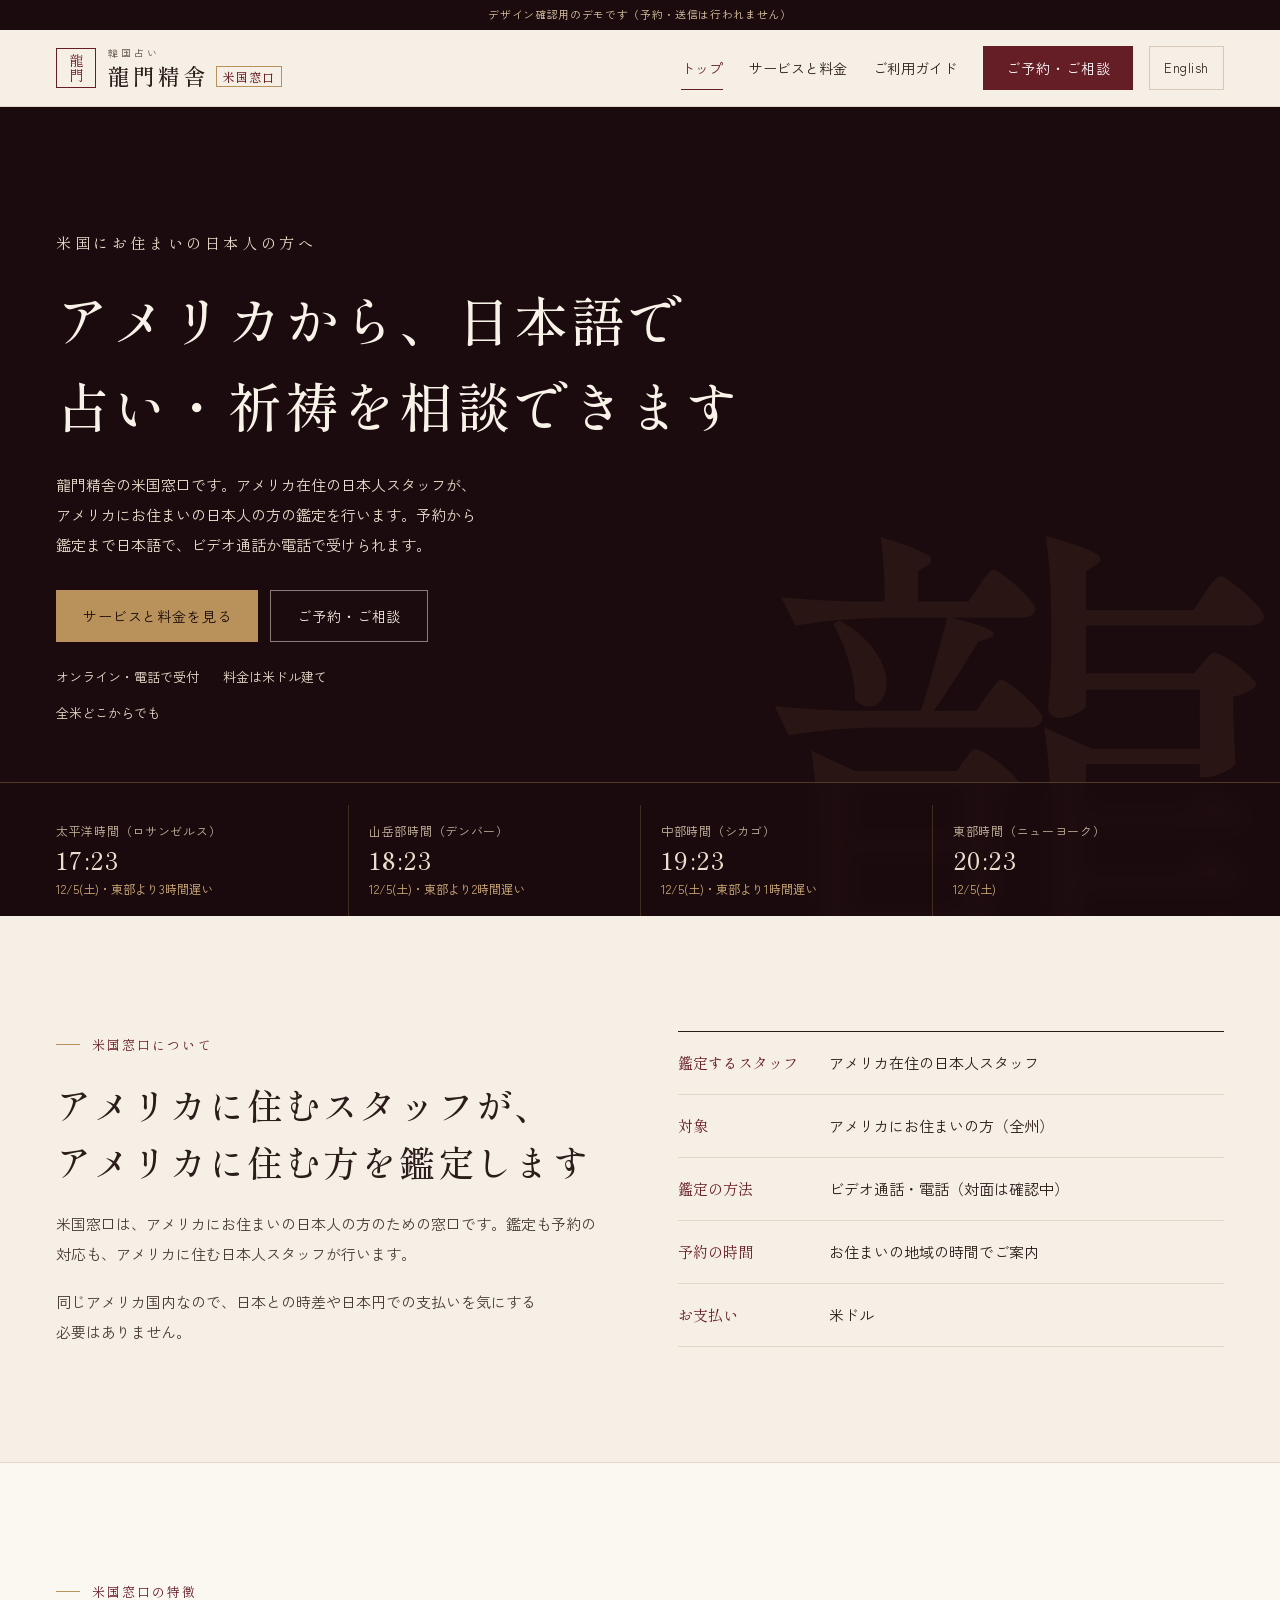
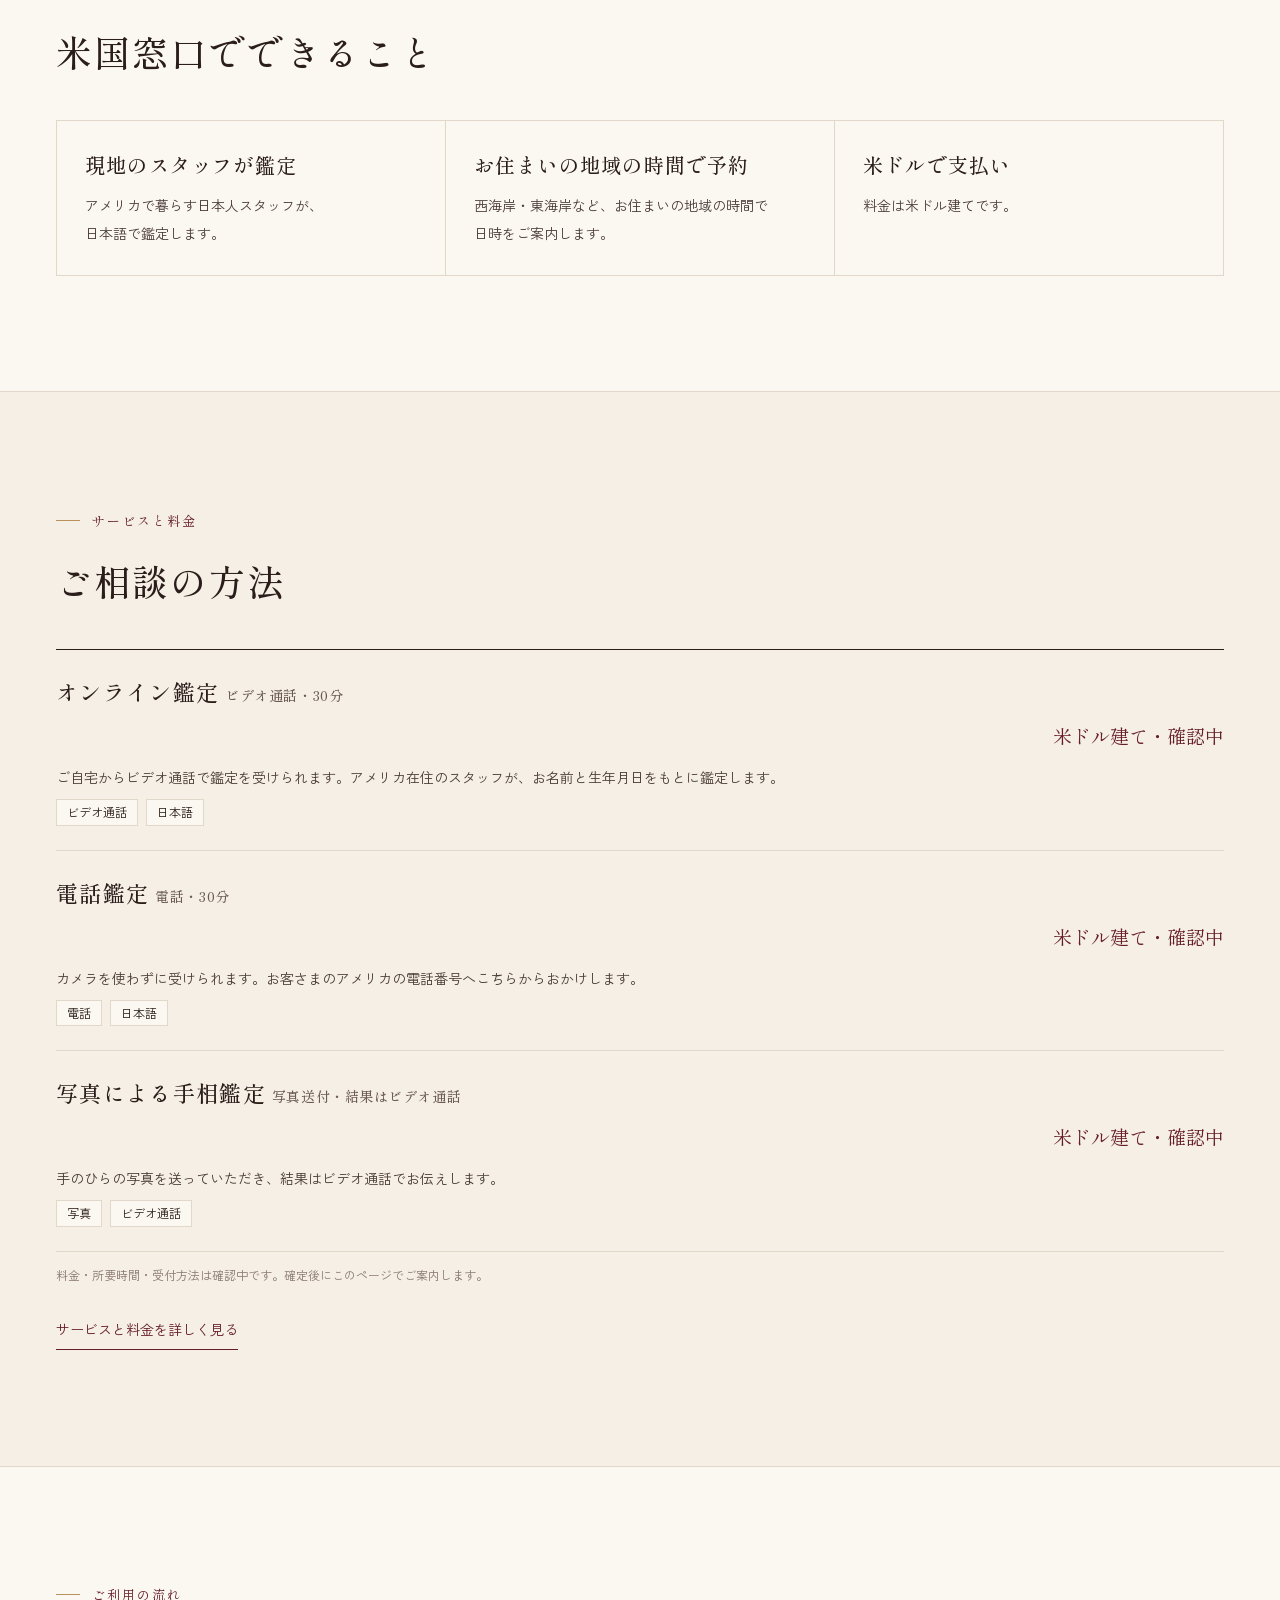
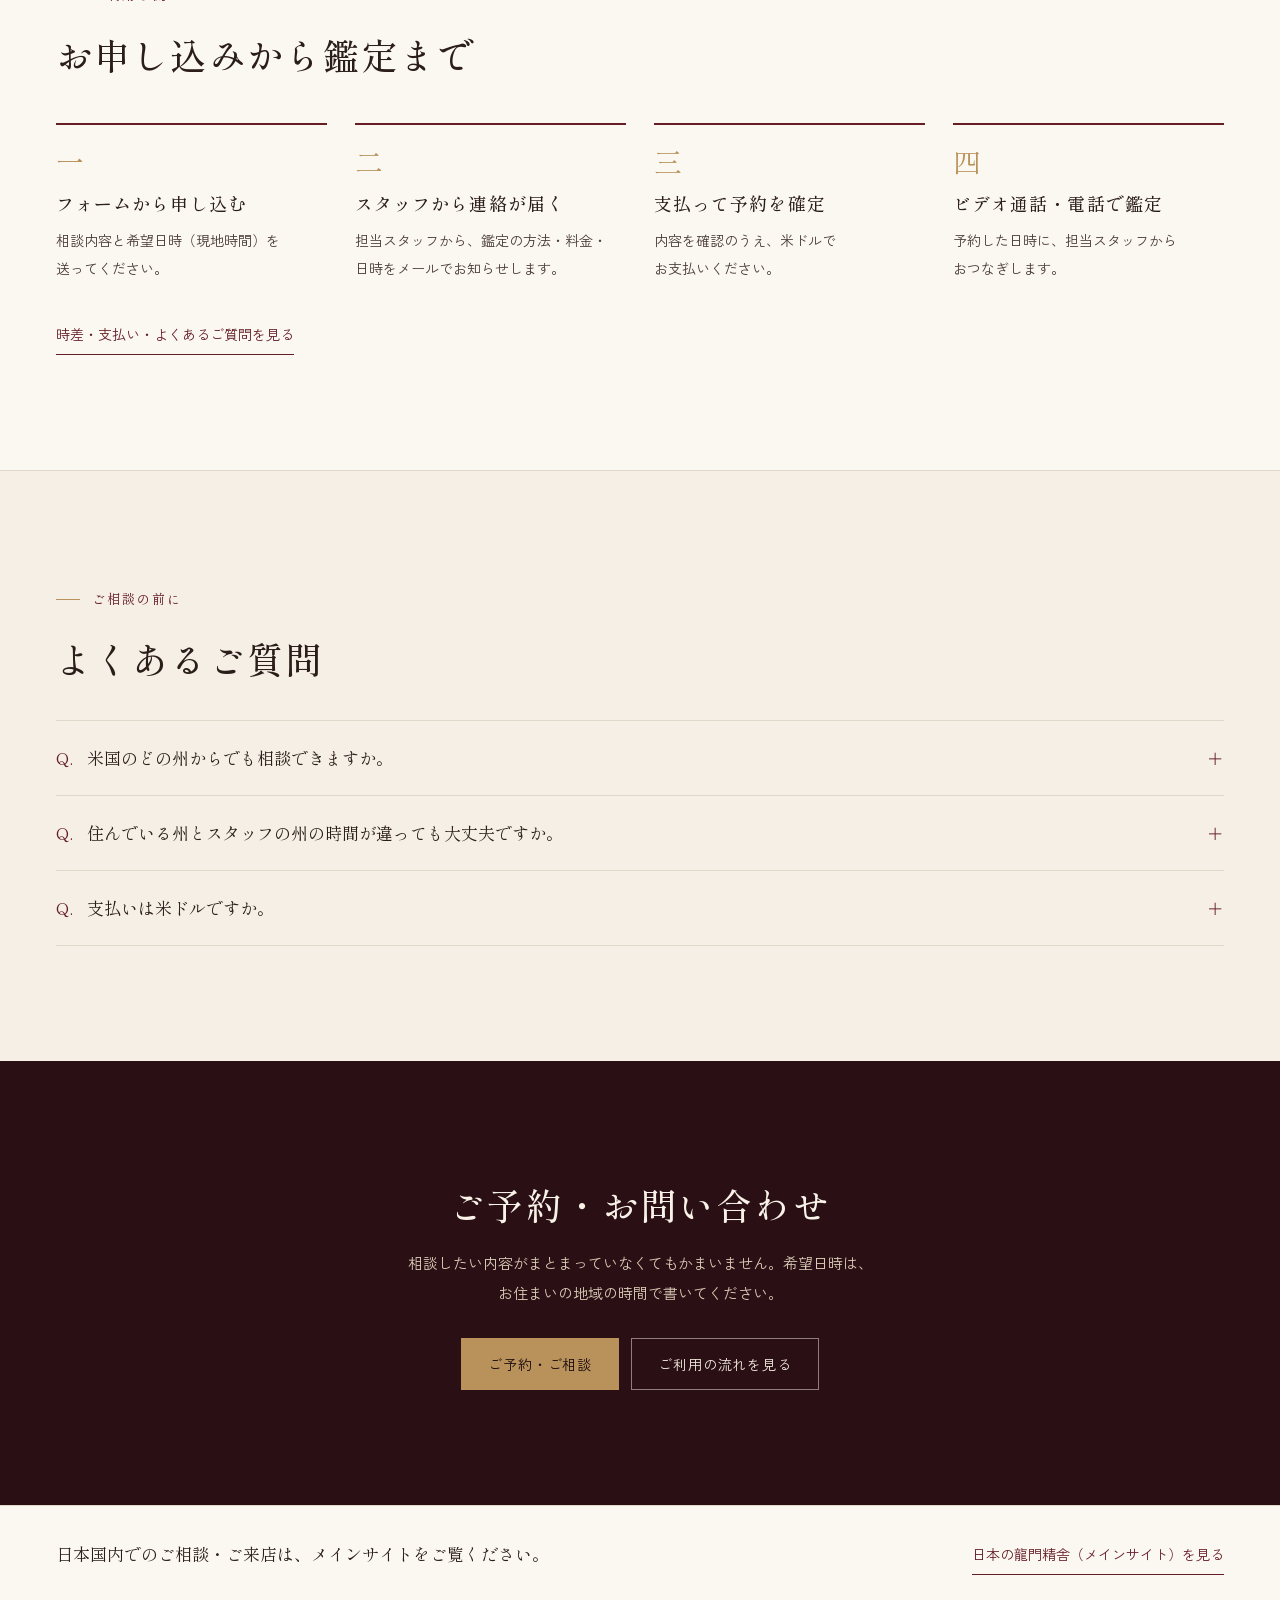
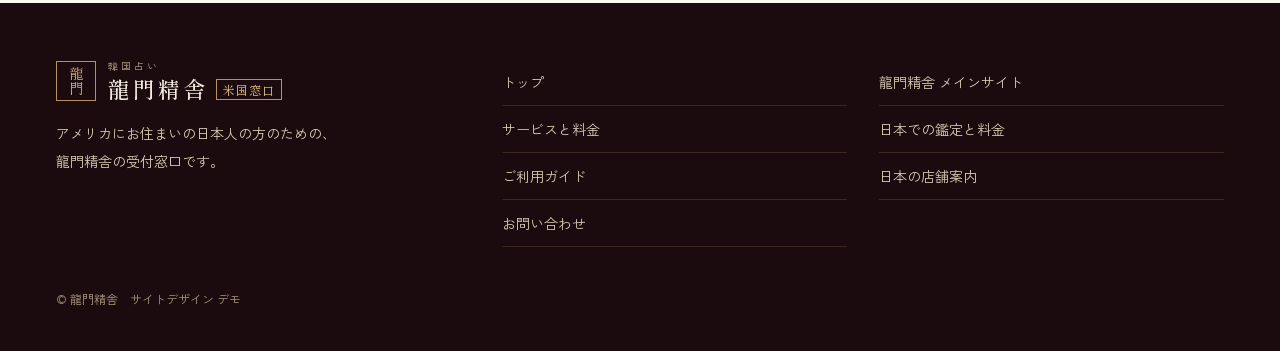
==== commit 0b2747f0: "米国サイト：現地スタッフが現地の日本人を鑑定する前提に修正、メインと寸法統一、写真を撤去、日英切替を追加 Co-Authored-By: Claude Opus 5.5 <noreply@anthro" ====
--- a/us/index.html
+++ b/us/index.html
@@ -6,7 +6,8 @@
 <title>龍門精舎 米国窓口｜米国在住の日本人の方へ</title><meta name="description" content="アメリカ在住の日本人の方向けの龍門精舎の受付窓口。ビデオ通話・電話での鑑定、祈祷のご相談、霊符の発送を日本語で受け付けています。">
 <link rel="preconnect" href="https://fonts.googleapis.com"><link rel="preconnect" href="https://fonts.gstatic.com" crossorigin>
 <link rel="stylesheet" href="https://fonts.googleapis.com/css2?family=Shippori+Mincho:wght@400;500;600&family=Zen+Kaku+Gothic+New:wght@400;500;700&display=swap">
-<link rel="stylesheet" href="style.css?v=2"><script defer src="app.js?v=2"></script>
+<link rel="alternate" hreflang="ja" href="index.html"><link rel="alternate" hreflang="en" href="en/index.html">
+<link rel="stylesheet" href="style.css?v=8"><script defer src="app.js?v=5"></script>
 </head><body>
 <a class="skip" href="#main">本文へ移動</a>
 <div class="demo">デザイン確認用のデモです（予約・送信は行われません）</div>
@@ -14,23 +15,24 @@
  <div class="wrap">
   <a class="logo" href="index.html" aria-label="龍門精舎 米国窓口 トップへ"><span class="logo-mark" aria-hidden="true">龍<br>門</span><span class="logo-text"><small>韓国占い</small><b>龍門精舎<span>米国窓口</span></b></span></a>
   <nav class="gnav" aria-label="メインメニュー"><a href="index.html" aria-current="page">トップ</a><a href="services.html">サービスと料金</a><a href="guide.html">ご利用ガイド</a><a class="btn" href="contact.html">ご予約・ご相談</a></nav>
+  <a class="lang" href="en/index.html" hreflang="en" lang="en">English</a>
   <button class="menu-btn" type="button" aria-expanded="false" aria-controls="sp-menu"><span></span><span></span><span></span><b class="vh">メニューを開く</b></button>
  </div>
  <nav class="sp-menu" id="sp-menu" hidden aria-label="メニュー"><a href="index.html" aria-current="page">トップ</a><a href="services.html">サービスと料金</a><a href="guide.html">ご利用ガイド</a><a href="../" class="back">日本の龍門精舎（メインサイト）</a><a class="btn" href="contact.html">ご予約・ご相談</a></nav>
 </header>
 <main id="main">
 <section class="hero" aria-labelledby="hero-title">
- <div class="hero-img"><img src="../assets/altar.webp" alt="蓮の飾りと祭具が並ぶ龍門精舎の祭壇" fetchpriority="high"></div>
+ <span class="hero-mark" aria-hidden="true">龍</span>
  <div class="hero-body">
   <p class="hero-kicker">米国にお住まいの日本人の方へ</p>
   <h1 id="hero-title">アメリカから、日本語で<br>占い・祈祷を相談できます</h1>
-  <p>龍門精舎の米国窓口です。アメリカ在住の日本人スタッフが、予約の受付から当日のご案内まで日本語で対応します。鑑定はビデオ通話か電話で受けられます。</p>
+  <p>龍門精舎の米国窓口です。アメリカ在住の日本人スタッフが、アメリカにお住まいの日本人の方の鑑定を行います。予約から鑑定まで日本語で、ビデオ通話か電話で受けられます。</p>
   <div class="hero-cta"><a class="btn gold" href="services.html">サービスと料金を見る</a><a class="btn line" href="contact.html">ご予約・ご相談</a></div>
   <p class="hero-meta"><span>オンライン・電話で受付</span><span>料金は米ドル建て</span><span>全米どこからでも</span></p>
  </div>
- <div class="clocks" aria-label="現在の時刻">
-  <p class="clock jp" data-tz="Asia/Tokyo"><span>日本（東京）</span><b>--:--</b><small></small></p>
+ <div class="clocks" aria-label="アメリカ各地の現在時刻">
   <p class="clock" data-tz="America/Los_Angeles"><span>太平洋時間（ロサンゼルス）</span><b>--:--</b><small></small></p>
+  <p class="clock" data-tz="America/Denver"><span>山岳部時間（デンバー）</span><b>--:--</b><small></small></p>
   <p class="clock" data-tz="America/Chicago"><span>中部時間（シカゴ）</span><b>--:--</b><small></small></p>
   <p class="clock" data-tz="America/New_York"><span>東部時間（ニューヨーク）</span><b>--:--</b><small></small></p>
  </div>
@@ -39,27 +41,33 @@
 <section class="section" aria-labelledby="about-title"><div class="wrap split">
  <div>
   <p class="label">米国窓口について</p>
-  <h2 class="h2" id="about-title">アメリカ在住のスタッフが<br>受付を担当します</h2>
-  <p class="lead">米国窓口は、アメリカにお住まいの日本人の方のための受付です。日程の調整、料金とお支払いのご案内は、現地の日本人スタッフが行います。鑑定や祈祷の内容は、日本の龍門精舎と同じです。</p>
-  <p class="lead">日本との時差の計算や、日本円での支払いは必要ありません。</p>
+  <h2 class="h2" id="about-title">アメリカに住むスタッフが、<br>アメリカに住む方を鑑定します</h2>
+  <p class="lead">米国窓口は、アメリカにお住まいの日本人の方のための窓口です。鑑定も予約の対応も、アメリカに住む日本人スタッフが行います。</p>
+  <p class="lead">同じアメリカ国内なので、日本との時差や日本円での支払いを気にする必要はありません。</p>
  </div>
- <figure><img src="../assets/hands.webp" alt="筆を持って霊符を書く手元" loading="lazy"><figcaption>龍門精舎での霊符づくりの様子</figcaption></figure>
+ <dl class="facts">
+  <div><dt>鑑定するスタッフ</dt><dd>アメリカ在住の日本人スタッフ</dd></div>
+  <div><dt>対象</dt><dd>アメリカにお住まいの方（全州）</dd></div>
+  <div><dt>鑑定の方法</dt><dd>ビデオ通話・電話（対面は確認中）</dd></div>
+  <div><dt>予約の時間</dt><dd>お住まいの地域の時間でご案内</dd></div>
+  <div><dt>お支払い</dt><dd>米ドル</dd></div>
+ </dl>
 </div></section>
 
 <section class="section alt" aria-labelledby="points-title"><div class="wrap">
- <p class="label">日本からの申し込みとの違い</p>
+ <p class="label">米国窓口の特徴</p>
  <h2 class="h2" id="points-title">米国窓口でできること</h2>
  <div class="points">
-  <div class="point"><h3>すべて日本語で対応</h3><p>問い合わせ、日程の調整、当日の鑑定まで日本語です。</p></div>
-  <div class="point"><h3>現地時間で予約できる</h3><p>希望日時はお住まいの地域の時間で伝えてください。日本時間への換算はスタッフが行います。</p></div>
-  <div class="point"><h3>米ドルで支払える</h3><p>料金は米ドル建てです。日本への送金や両替は必要ありません。</p></div>
+  <div class="point"><h3>現地のスタッフが鑑定</h3><p>アメリカで暮らす日本人スタッフが、日本語で鑑定します。</p></div>
+  <div class="point"><h3>お住まいの地域の時間で予約</h3><p>西海岸・東海岸など、お住まいの地域の時間で日時をご案内します。</p></div>
+  <div class="point"><h3>米ドルで支払い</h3><p>料金は米ドル建てです。</p></div>
  </div>
 </div></section>
 
 <section class="section" aria-labelledby="menu-title"><div class="wrap">
  <p class="label">サービスと料金</p>
  <h2 class="h2" id="menu-title">ご相談の方法</h2>
- <ul class="menu-list"><li class="menu-item"><h3>オンライン鑑定<small>ビデオ通話・30分</small></h3><p class="price">米ドル建て・確認中</p><p>ご自宅からビデオ通話で鑑定を受けられます。お名前と生年月日をもとに鑑定します。</p><ul class="how" aria-label="受付方法"><li>ビデオ通話</li><li>日本語</li></ul></li><li class="menu-item"><h3>電話鑑定<small>電話・30分</small></h3><p class="price">米ドル建て・確認中</p><p>カメラを使わずに受けられます。お客さまのアメリカの電話番号へこちらからおかけします。</p><ul class="how" aria-label="受付方法"><li>電話</li><li>日本語</li></ul></li><li class="menu-item"><h3>写真による手相鑑定<small>写真送付・結果はビデオ通話</small></h3><p class="price">米ドル建て・確認中</p><p>手のひらの写真を送っていただき、結果はビデオ通話でお伝えします。</p><ul class="how" aria-label="受付方法"><li>写真</li><li>ビデオ通話</li></ul></li></ul>
+ <ul class="menu-list"><li class="menu-item"><h3>オンライン鑑定<small>ビデオ通話・30分</small></h3><p class="price">米ドル建て・確認中</p><p>ご自宅からビデオ通話で鑑定を受けられます。アメリカ在住のスタッフが、お名前と生年月日をもとに鑑定します。</p><ul class="how" aria-label="受付方法"><li>ビデオ通話</li><li>日本語</li></ul></li><li class="menu-item"><h3>電話鑑定<small>電話・30分</small></h3><p class="price">米ドル建て・確認中</p><p>カメラを使わずに受けられます。お客さまのアメリカの電話番号へこちらからおかけします。</p><ul class="how" aria-label="受付方法"><li>電話</li><li>日本語</li></ul></li><li class="menu-item"><h3>写真による手相鑑定<small>写真送付・結果はビデオ通話</small></h3><p class="price">米ドル建て・確認中</p><p>手のひらの写真を送っていただき、結果はビデオ通話でお伝えします。</p><ul class="how" aria-label="受付方法"><li>写真</li><li>ビデオ通話</li></ul></li></ul>
  <p class="note">料金・所要時間・受付方法は確認中です。確定後にこのページでご案内します。</p>
  <p style="margin-top:24px"><a class="text-link" href="services.html">サービスと料金を詳しく見る</a></p>
 </div></section>
@@ -69,9 +77,9 @@
  <h2 class="h2" id="flow-title">お申し込みから鑑定まで</h2>
  <ol class="steps">
  <li><h3>フォームから申し込む</h3><p>相談内容と希望日時（現地時間）を送ってください。</p></li>
- <li><h3>スタッフから連絡が届く</h3><p>鑑定の方法、料金、日時をメールでお知らせします。</p></li>
+ <li><h3>スタッフから連絡が届く</h3><p>担当スタッフから、鑑定の方法・料金・日時をメールでお知らせします。</p></li>
  <li><h3>支払って予約を確定</h3><p>内容を確認のうえ、米ドルでお支払いください。</p></li>
- <li><h3>ビデオ通話・電話で鑑定</h3><p>予約した日時に、こちらからおつなぎします。</p></li>
+ <li><h3>ビデオ通話・電話で鑑定</h3><p>予約した日時に、担当スタッフからおつなぎします。</p></li>
 </ol>
  <p style="margin-top:32px"><a class="text-link" href="guide.html">時差・支払い・よくあるご質問を見る</a></p>
 </div></section>
@@ -79,7 +87,7 @@
 <section class="section" aria-labelledby="faq-title"><div class="wrap">
  <p class="label">ご相談の前に</p>
  <h2 class="h2" id="faq-title">よくあるご質問</h2>
- <div class="faq"><details><summary>米国のどの州からでも相談できますか。</summary><p>ビデオ通話・電話の鑑定は、どの州からでも利用できる予定です（確認中）。</p></details><details><summary>時差があっても予約できますか。</summary><p>できます。希望日時は現地時間で伝えてください。確定した日時も現地時間でお知らせします。</p></details><details><summary>支払いは米ドルですか。</summary><p>はい、米ドルでのお支払いになる予定です。支払い方法は確認中です。</p></details></div>
+ <div class="faq"><details><summary>米国のどの州からでも相談できますか。</summary><p>ビデオ通話・電話の鑑定は、どの州からでも利用できる予定です（確認中）。</p></details><details><summary>住んでいる州とスタッフの州の時間が違っても大丈夫ですか。</summary><p>大丈夫です。日時は、お住まいの地域の時間でご案内します。</p></details><details><summary>支払いは米ドルですか。</summary><p>はい、米ドルでのお支払いになる予定です。支払い方法は確認中です。</p></details></div>
 </div></section>
 <section class="section cta-band" aria-labelledby="cta-title"><div class="wrap">
  <h2 class="h2" id="cta-title">ご予約・お問い合わせ</h2>
--- a/us/style.css
+++ b/us/style.css
@@ -3,7 +3,7 @@
  --paper:#f5efe6; --paper-2:#fbf8f2; --ink:#2b1d1a; --text:#4a3b35; --muted:#6b5a52;
  --wine:#651d26; --wine-dark:#3a1016; --gold:#b8925a; --gold-light:#d4b07c; --night:#1b0b0e; --line:#e2d8c9;
  --mincho:'Shippori Mincho',serif; --gothic:'Zen Kaku Gothic New',sans-serif;
- --gutter:clamp(20px,5vw,56px); --max:1180px; --head:72px;
+ --gutter:clamp(20px,5vw,56px); --max:1320px; --head:76px;
 }
 *{box-sizing:border-box}
 html{scroll-behavior:smooth;scroll-padding-top:calc(var(--head) + 12px)}
@@ -18,7 +18,7 @@
 .vh{position:absolute;width:1px;height:1px;overflow:hidden;clip:rect(0 0 0 0);white-space:nowrap}
 .skip{position:fixed;left:12px;top:-80px;z-index:100;background:#fff;padding:10px 14px}.skip:focus{top:10px}
 .wrap{max-width:var(--max);margin:0 auto;padding:0 var(--gutter)}
-.section{padding:clamp(64px,9vw,120px) 0}
+.section{padding:clamp(64px,9vw,128px) 0}
 .section.alt{background:var(--paper-2);border-block:1px solid var(--line)}
 .label{display:flex;align-items:center;gap:12px;font-family:var(--mincho);font-size:13px;letter-spacing:.16em;color:var(--wine);margin-bottom:18px}
 .label::before{content:"";width:24px;height:1px;background:var(--gold)}
@@ -40,18 +40,18 @@
 
 /* ヘッダー */
 .site-header{position:sticky;top:0;z-index:50;background:rgba(245,239,230,.95);backdrop-filter:blur(10px);border-bottom:1px solid var(--line)}
-.site-header .wrap{height:var(--head);display:flex;align-items:center;gap:20px}
+.site-header .wrap{height:var(--head);display:flex;align-items:center;gap:24px}
 .logo{display:flex;align-items:center;gap:12px;color:var(--ink);margin-right:auto;flex:none}
 .logo-mark{width:40px;height:40px;border:1px solid var(--wine);color:var(--wine);display:grid;place-items:center;font-family:var(--mincho);font-size:14px;line-height:1.05;text-align:center}
-.logo-text{display:flex;flex-direction:column;line-height:1.3}
-.logo-text small{font-size:11px;letter-spacing:.2em;color:var(--muted)}
-.logo-text b{font-family:var(--mincho);font-weight:500;font-size:20px;letter-spacing:.12em}
+.logo-text{display:flex;flex-direction:column;gap:2px;line-height:1.3}
+.logo-text small{font-size:10px;letter-spacing:.3em;color:var(--muted)}
+.logo-text b{font-family:var(--mincho);font-weight:500;font-size:22px;letter-spacing:.14em}
 .logo-text b span{font-size:12px;letter-spacing:.08em;margin-left:8px;padding:1px 6px;border:1px solid var(--gold);color:var(--wine);vertical-align:3px}
 .gnav{display:flex;align-items:center;gap:26px}
 .gnav a{color:var(--ink);font-size:14px;padding:6px 0;position:relative}
 .gnav a:hover,.gnav a[aria-current=page]{color:var(--wine)}
 .gnav a[aria-current=page]::after{content:"";position:absolute;left:0;right:0;bottom:-2px;height:1px;background:var(--wine)}
-.gnav .btn{min-height:44px;padding:0 20px;color:#fff}
+.gnav .btn{min-height:44px;padding:0 22px;color:#fff;margin-left:0}
 .menu-btn{display:none;width:48px;height:44px;background:var(--wine);border:0;cursor:pointer;position:relative;flex:none}
 .menu-btn span{position:absolute;left:14px;right:14px;height:1.5px;background:#fff;transition:transform .25s,opacity .2s}
 .menu-btn span:nth-child(1){top:14px}.menu-btn span:nth-child(2){top:21px}.menu-btn span:nth-child(3){top:28px}
@@ -70,14 +70,12 @@
 .clock span{display:block;font-size:12px;color:#c9b8a0;letter-spacing:.06em}
 .clock b{display:block;font-family:var(--mincho);font-weight:500;font-size:24px;letter-spacing:.06em;margin-top:4px;font-variant-numeric:tabular-nums}
 .clock small{font-size:12px;color:var(--gold-light)}
-.clock.jp{background:rgba(101,29,38,.55)}
+
 
 /* ヒーロー */
 .hero{position:relative;background:var(--night);color:#f3ece0;overflow:hidden}
-.hero-img{position:absolute;inset:0 0 0 auto;width:min(58%,760px)}
-.hero-img img{width:100%;height:100%;object-fit:cover;object-position:center 30%}
-.hero::before{content:"";position:absolute;inset:0;z-index:1;background:linear-gradient(90deg,var(--night) 46%,rgba(27,11,14,.72) 60%,rgba(27,11,14,.12) 86%),linear-gradient(0deg,rgba(27,11,14,.75),transparent 35%)}
-.hero-body{position:relative;z-index:2;padding:clamp(56px,9vh,110px) var(--gutter) 48px;max-width:var(--max);margin:0 auto}
+.hero-mark{position:absolute;right:-2vw;bottom:-10vw;font-family:var(--mincho);font-size:min(46vw,560px);line-height:1;color:rgba(184,146,90,.08);pointer-events:none;user-select:none}
+.hero-body{position:relative;z-index:2;padding:clamp(64px,11vh,128px) var(--gutter) 56px;max-width:var(--max);margin:0 auto}
 .hero-kicker{font-family:var(--mincho);font-size:15px;letter-spacing:.24em;color:var(--gold-light)}
 .hero h1{margin-top:18px;color:#f8f2e8;font-size:clamp(25px,4.2vw,54px);line-height:1.6}
 .hero p{margin-top:22px;max-width:30em;color:#eadfcd}
@@ -86,8 +84,10 @@
 
 /* 2カラム */
 .split{display:grid;grid-template-columns:1fr 1fr;gap:clamp(40px,6vw,88px);align-items:center}
-.split figure img{width:100%;aspect-ratio:4/5;object-fit:cover}
-.split figcaption{font-size:12px;color:#8a7a70;margin-top:8px}
+.facts{border-top:1px solid var(--ink)}
+.facts div{display:grid;grid-template-columns:9em 1fr;gap:16px;padding:16px 0;border-bottom:1px solid var(--line)}
+.facts dt{font-family:var(--mincho);color:var(--wine)}
+.facts dd{color:var(--ink)}
 
 /* 特徴（米国向けの3つの違い） */
 .points{display:grid;grid-template-columns:repeat(3,1fr);gap:1px;background:var(--line);border:1px solid var(--line);margin-top:40px}
@@ -177,20 +177,19 @@
 /* 下部固定（スマホ） */
 .sticky-cta{display:none}
 
-@media (max-width:959px){
- :root{--head:64px}
+@media (max-width:1199px){
  .gnav{display:none}
  .menu-btn{display:block}
+}
+@media (max-width:759px){:root{--head:64px}}
+@media (max-width:959px){
  .clocks{grid-template-columns:1fr 1fr}
  .clock{padding:14px 16px;border-top:1px solid rgba(184,146,90,.25)}
  .clock:nth-child(odd){border-left:0}
  .clock b{font-size:20px}
  .clock span{font-size:11px;letter-spacing:.02em}
  .clock small{font-size:11px}
- .hero-img{width:100%}
- .hero::before{background:linear-gradient(180deg,rgba(27,11,14,.55) 0%,rgba(27,11,14,.82) 55%,var(--night) 100%)}
  .split{grid-template-columns:1fr}
- .split figure img{aspect-ratio:4/3}
  .points{grid-template-columns:1fr}
  .steps{grid-template-columns:1fr 1fr}
  .foot-grid{grid-template-columns:1fr}
@@ -214,3 +213,39 @@
 .table.tz small.city{display:block;font-weight:400;font-size:12px;color:var(--muted);margin-top:2px;white-space:normal}
 .table.tz td{white-space:nowrap}
 @media (max-width:520px){.table.tz th,.table.tz td{padding:12px 6px}.table.tz thead th{white-space:normal;font-size:13px}}
+
+@media (max-width:520px){.facts div{grid-template-columns:1fr;gap:2px}}
+
+/* 時刻帯をコンテンツ幅にそろえる（メインのお悩み帯と同じ） */
+.clocks{padding-inline:calc(max(0px,(100% - var(--max)) / 2) + var(--gutter))}
+.clock:first-child{padding-left:0}
+@media (max-width:959px){.clock:nth-child(odd){padding-left:0}}
+
+/* 言語切替 */
+.lang{flex:none;font-size:13px;color:var(--ink);border:1px solid #d6c9b5;height:44px;padding:0 14px;display:flex;align-items:center;letter-spacing:.04em}
+.lang:hover{border-color:var(--wine);color:var(--wine)}
+.gnav + .lang{margin-left:-8px}
+@media (max-width:1199px){.lang{margin-left:auto}.lang + .menu-btn{margin-left:0}}
+
+/* 英語ページ：和文用の広い字間を詰める */
+html[lang=en] h1,html[lang=en] h2,html[lang=en] h3,html[lang=en] h4{letter-spacing:.01em;line-height:1.35}
+html[lang=en] .hero h1{line-height:1.25}
+html[lang=en] .hero-kicker{letter-spacing:.06em}
+html[lang=en] .label{letter-spacing:.06em}
+html[lang=en] .logo-text small{letter-spacing:.08em}
+html[lang=en] .btn{letter-spacing:.02em}
+html[lang=en] body,html[lang=en] .lead{line-height:1.75}
+
+/* スマホ：言語切替を入れてもヘッダーが収まるように */
+@media (max-width:520px){
+ .site-header .wrap{gap:8px}
+ .logo{gap:8px}
+ .logo-mark{width:36px;height:36px;font-size:13px}
+ .logo-text b{font-size:17px;letter-spacing:.1em}
+ .logo-text b span{font-size:11px;margin-left:5px;padding:0 4px}
+ .lang{height:40px;padding:0 9px;font-size:12px}
+ .menu-btn{width:44px;height:40px}
+ .menu-btn span{left:12px;right:12px}
+ .menu-btn span:nth-child(1){top:12px}.menu-btn span:nth-child(2){top:19px}.menu-btn span:nth-child(3){top:26px}
+}
+@media (max-width:360px){.site-header .logo-mark{display:none}:root{--gutter:16px}}
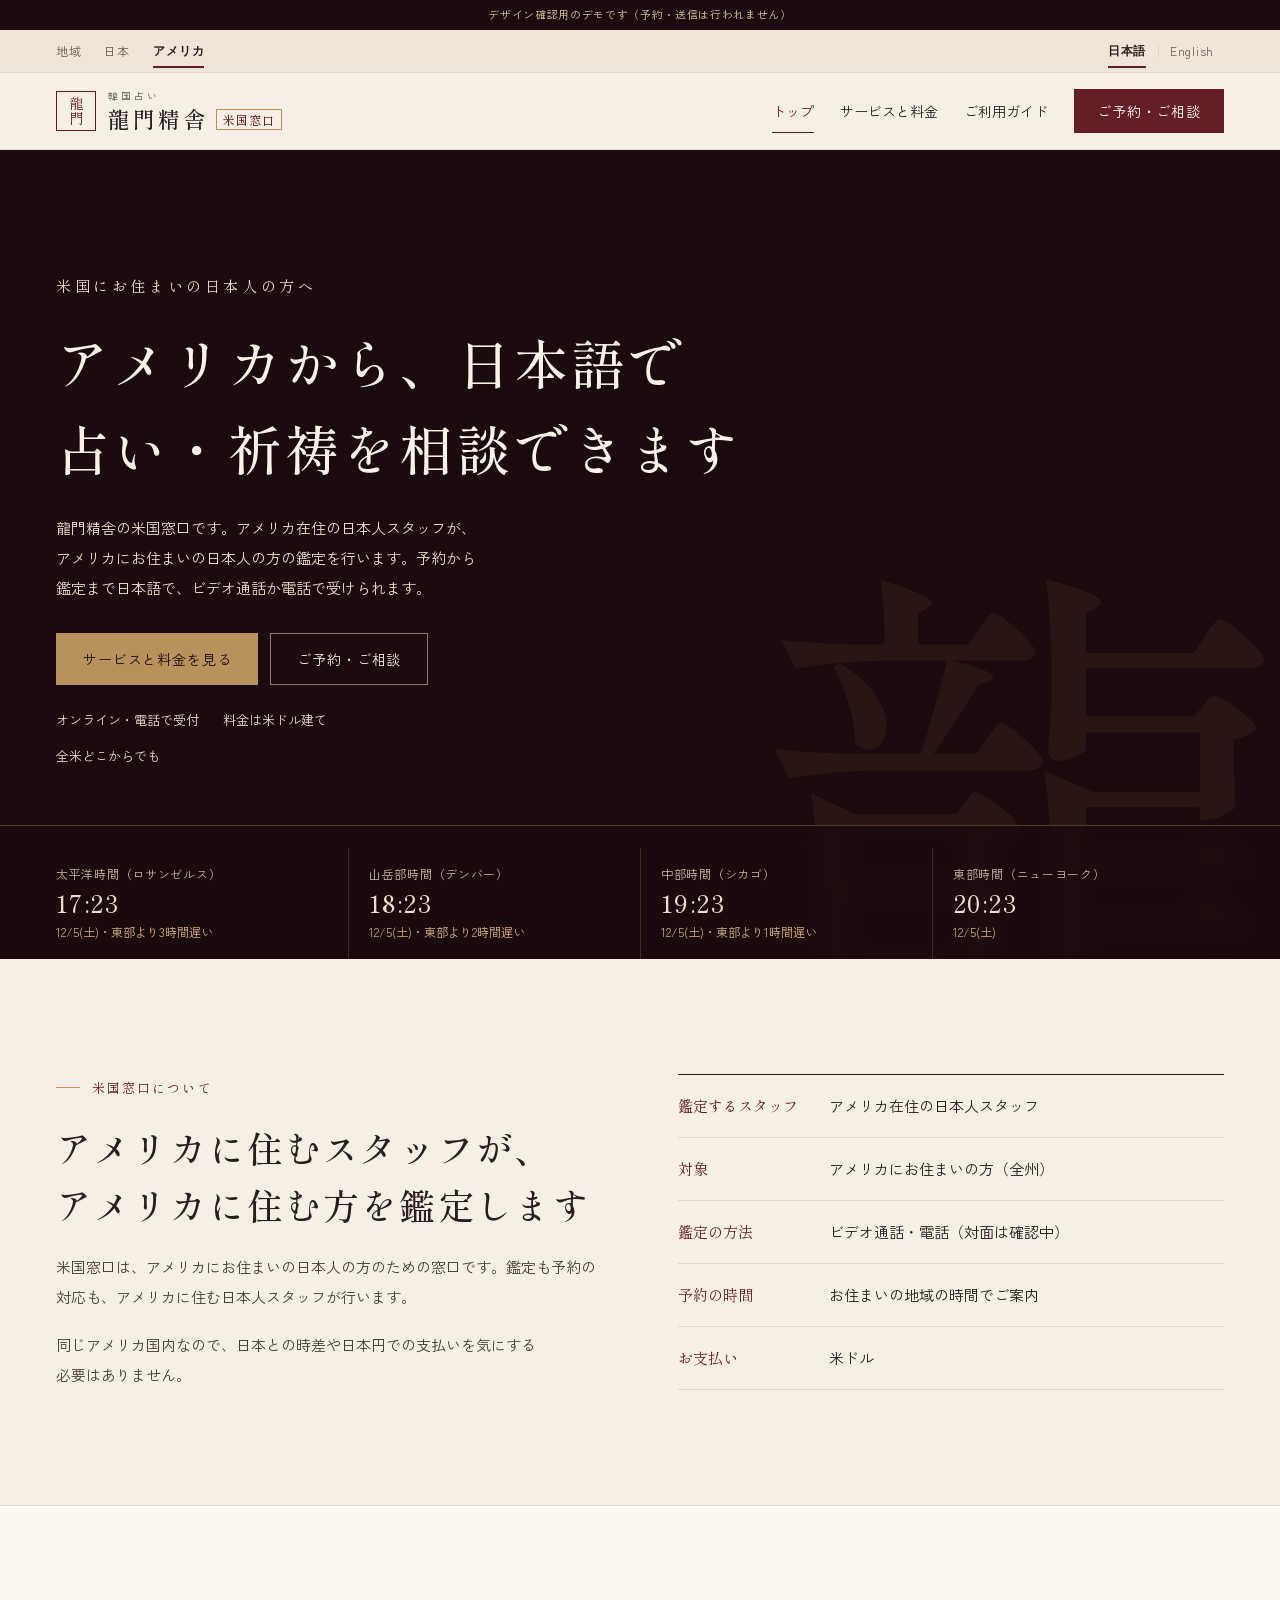
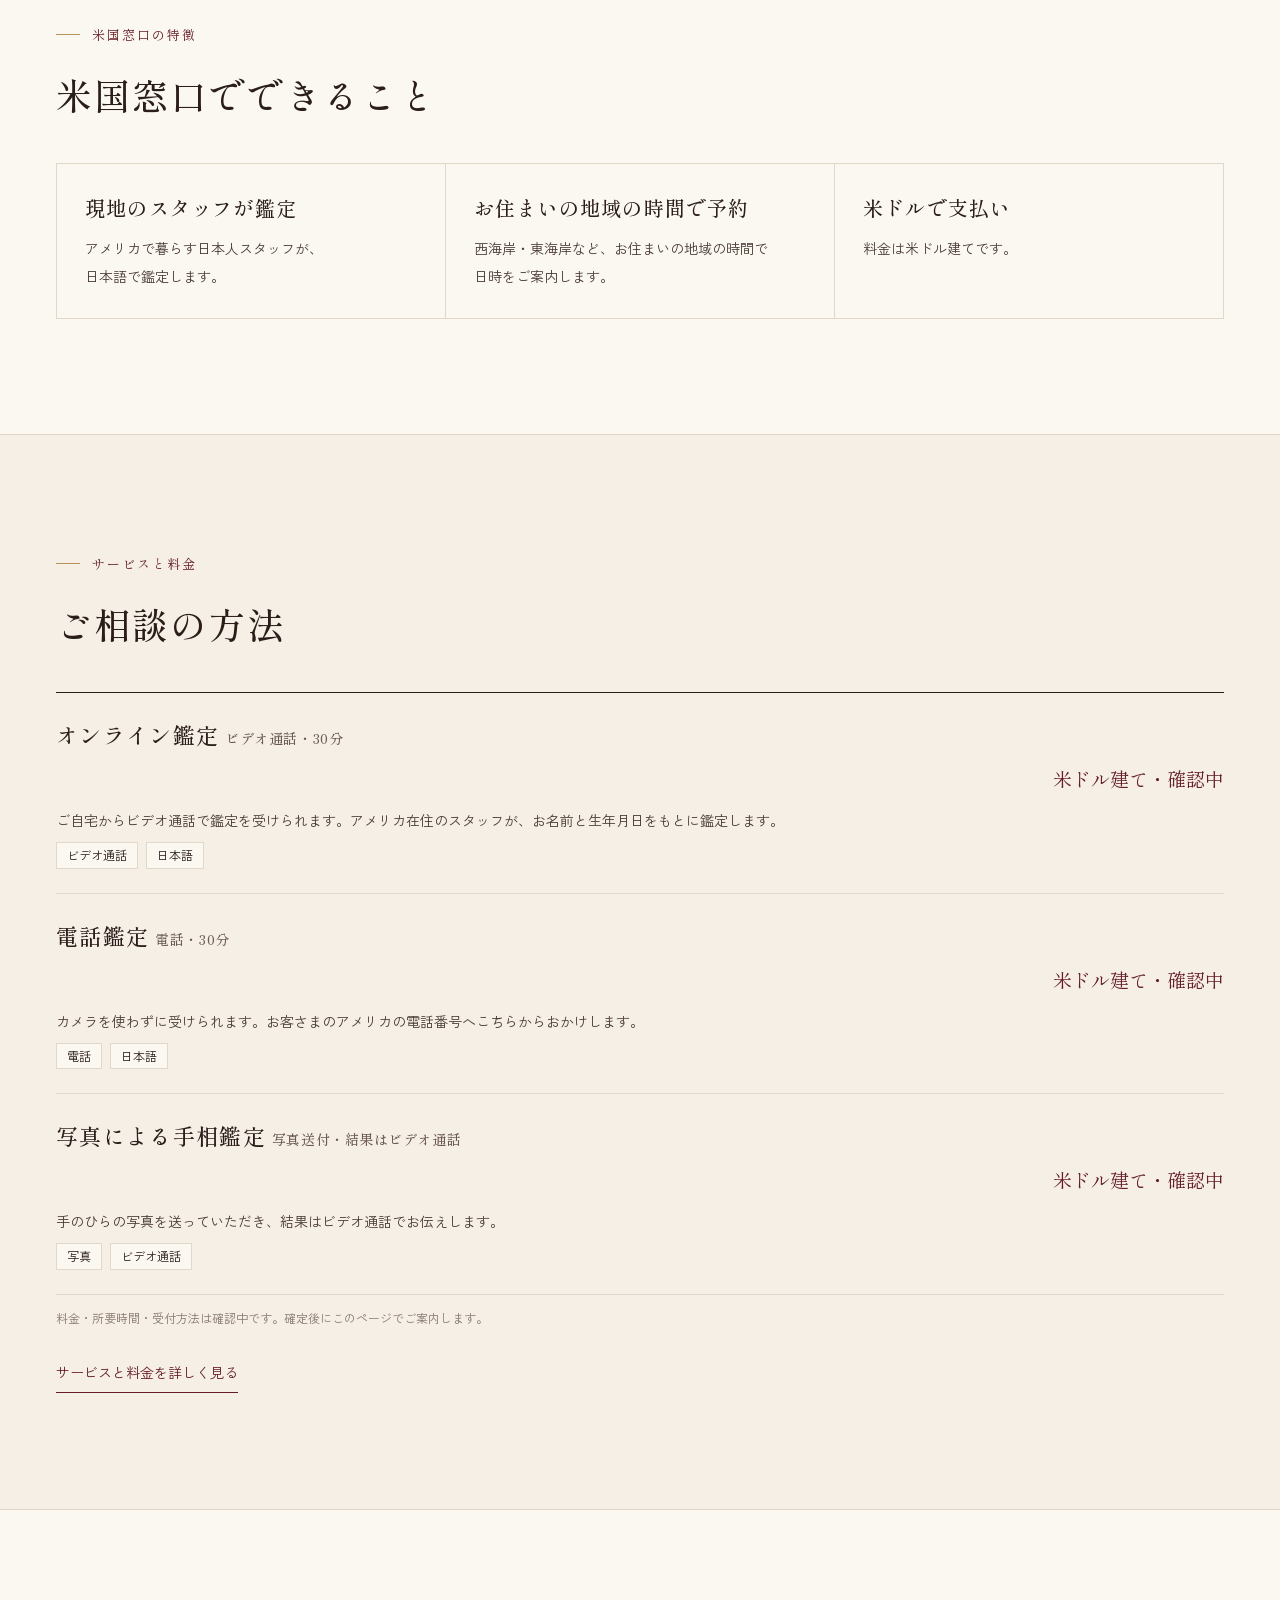
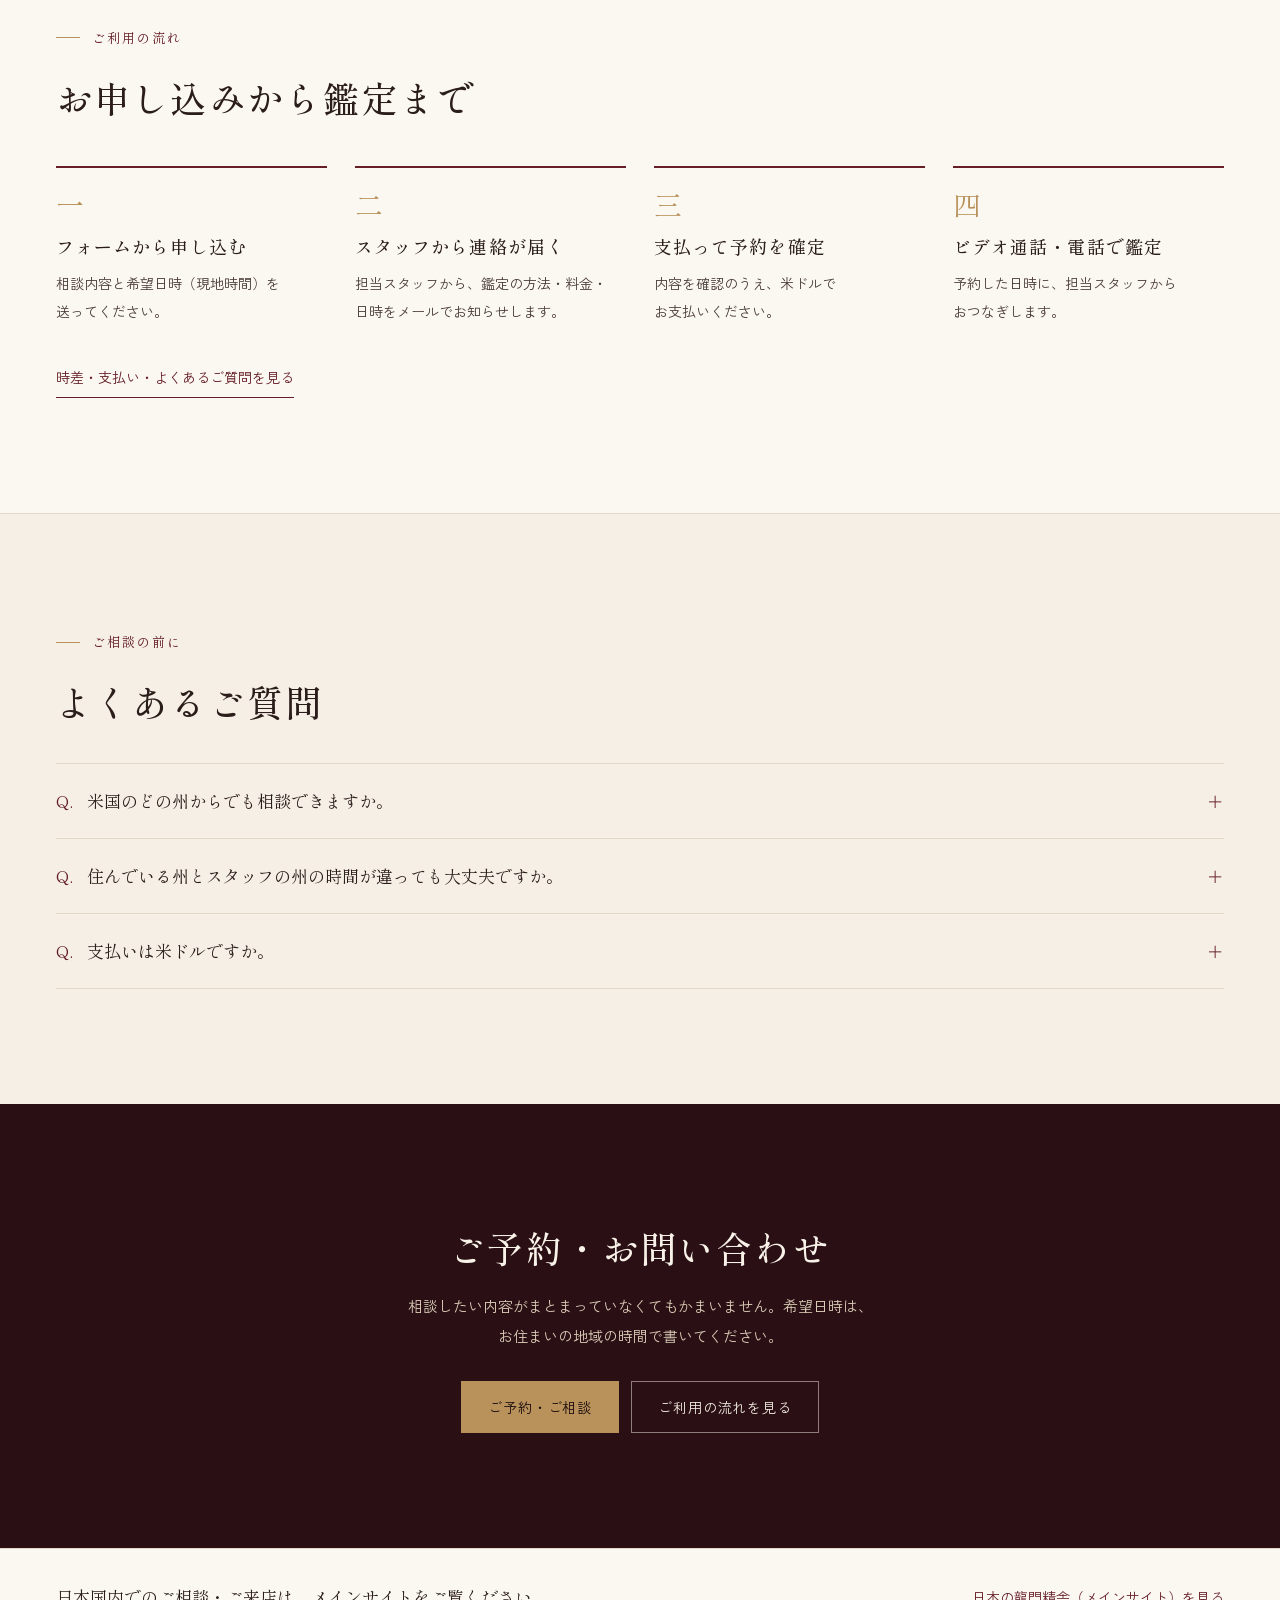
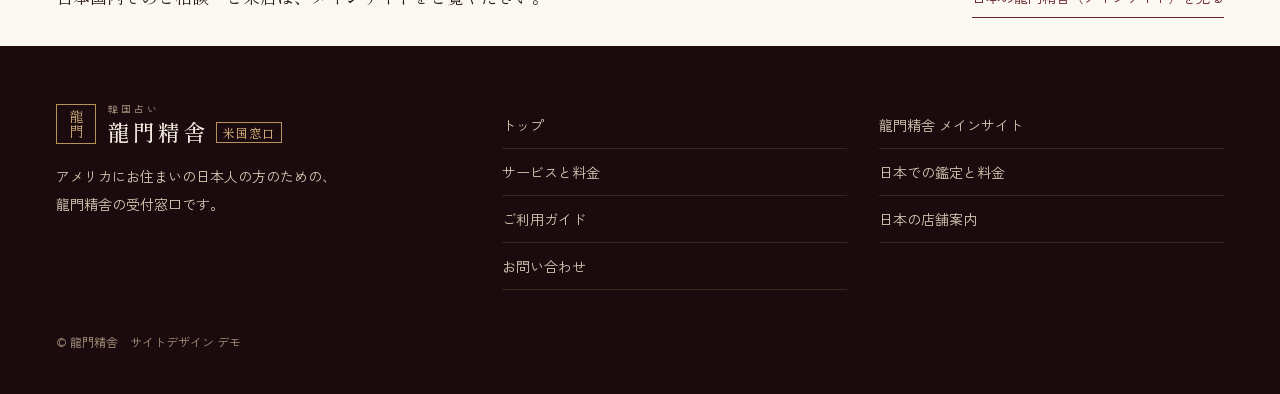
==== commit 152ae686: "日本／アメリカの地域切替バーを両サイトに追加、言語切替をバーに統合、狭い画面のはみ出しを解消 Co-Authored-By: Claude Opus 5.5 <noreply@anthropic.co" ====
--- a/us/index.html
+++ b/us/index.html
@@ -7,15 +7,20 @@
 <link rel="preconnect" href="https://fonts.googleapis.com"><link rel="preconnect" href="https://fonts.gstatic.com" crossorigin>
 <link rel="stylesheet" href="https://fonts.googleapis.com/css2?family=Shippori+Mincho:wght@400;500;600&family=Zen+Kaku+Gothic+New:wght@400;500;700&display=swap">
 <link rel="alternate" hreflang="ja" href="index.html"><link rel="alternate" hreflang="en" href="en/index.html">
-<link rel="stylesheet" href="style.css?v=8"><script defer src="app.js?v=5"></script>
+<link rel="stylesheet" href="style.css?v=9"><script defer src="app.js?v=5"></script>
 </head><body>
 <a class="skip" href="#main">本文へ移動</a>
 <div class="demo">デザイン確認用のデモです（予約・送信は行われません）</div>
+<nav class="region-bar" aria-label="地域と言語">
+ <div class="wrap">
+  <p class="region"><span class="region-label">地域</span><a href="../">日本</a><a href="index.html" aria-current="true">アメリカ</a></p>
+  <p class="langs"><a href="index.html" aria-current="true" lang="ja">日本語</a><a href="en/index.html" hreflang="en" lang="en">English</a></p>
+ </div>
+</nav>
 <header class="site-header">
  <div class="wrap">
   <a class="logo" href="index.html" aria-label="龍門精舎 米国窓口 トップへ"><span class="logo-mark" aria-hidden="true">龍<br>門</span><span class="logo-text"><small>韓国占い</small><b>龍門精舎<span>米国窓口</span></b></span></a>
   <nav class="gnav" aria-label="メインメニュー"><a href="index.html" aria-current="page">トップ</a><a href="services.html">サービスと料金</a><a href="guide.html">ご利用ガイド</a><a class="btn" href="contact.html">ご予約・ご相談</a></nav>
-  <a class="lang" href="en/index.html" hreflang="en" lang="en">English</a>
   <button class="menu-btn" type="button" aria-expanded="false" aria-controls="sp-menu"><span></span><span></span><span></span><b class="vh">メニューを開く</b></button>
  </div>
  <nav class="sp-menu" id="sp-menu" hidden aria-label="メニュー"><a href="index.html" aria-current="page">トップ</a><a href="services.html">サービスと料金</a><a href="guide.html">ご利用ガイド</a><a href="../" class="back">日本の龍門精舎（メインサイト）</a><a class="btn" href="contact.html">ご予約・ご相談</a></nav>
--- a/us/style.css
+++ b/us/style.css
@@ -249,3 +249,15 @@
  .menu-btn span:nth-child(1){top:12px}.menu-btn span:nth-child(2){top:19px}.menu-btn span:nth-child(3){top:26px}
 }
 @media (max-width:360px){.site-header .logo-mark{display:none}:root{--gutter:16px}}
+
+/* 地域・言語の切り替えバー（メインサイトと共通の見た目） */
+.region-bar{background:#efe6d8;border-bottom:1px solid var(--line);font-size:12px}
+.region-bar .wrap{display:flex;align-items:center;justify-content:space-between;gap:16px;min-height:38px}
+.region-bar p{display:flex;align-items:center;gap:4px;margin:0}
+.region-label{color:var(--muted);margin-right:8px;letter-spacing:.08em}
+.region-bar a{color:var(--muted);padding:9px 10px;position:relative;letter-spacing:.06em}
+.region-bar a:hover{color:var(--wine)}
+.region-bar a[aria-current]{color:var(--ink);font-weight:700}
+.region-bar a[aria-current]::after{content:"";position:absolute;left:10px;right:10px;bottom:4px;height:2px;background:var(--wine)}
+.langs a+a::before{content:"";position:absolute;left:-2px;top:50%;width:1px;height:12px;margin-top:-6px;background:var(--line)}
+@media (max-width:520px){.region-label{display:none}.region-bar a{padding:9px 8px}}
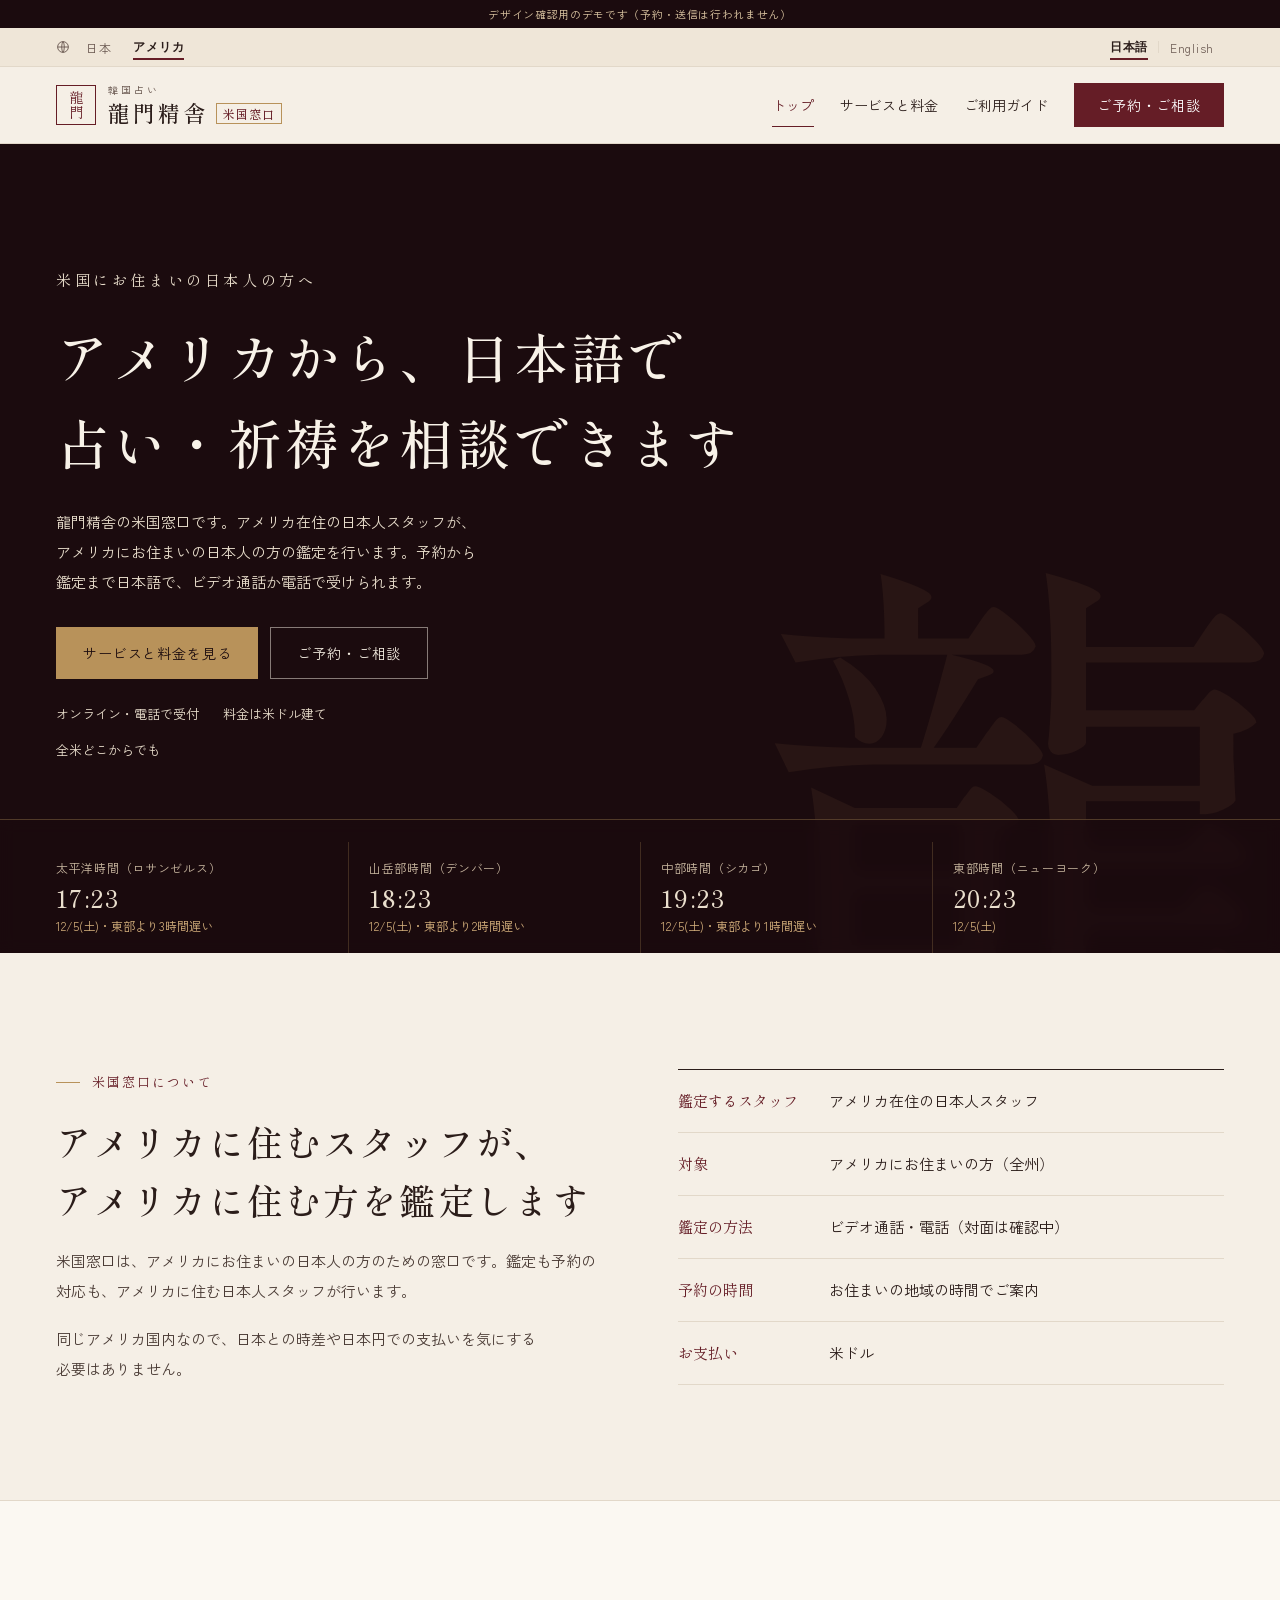
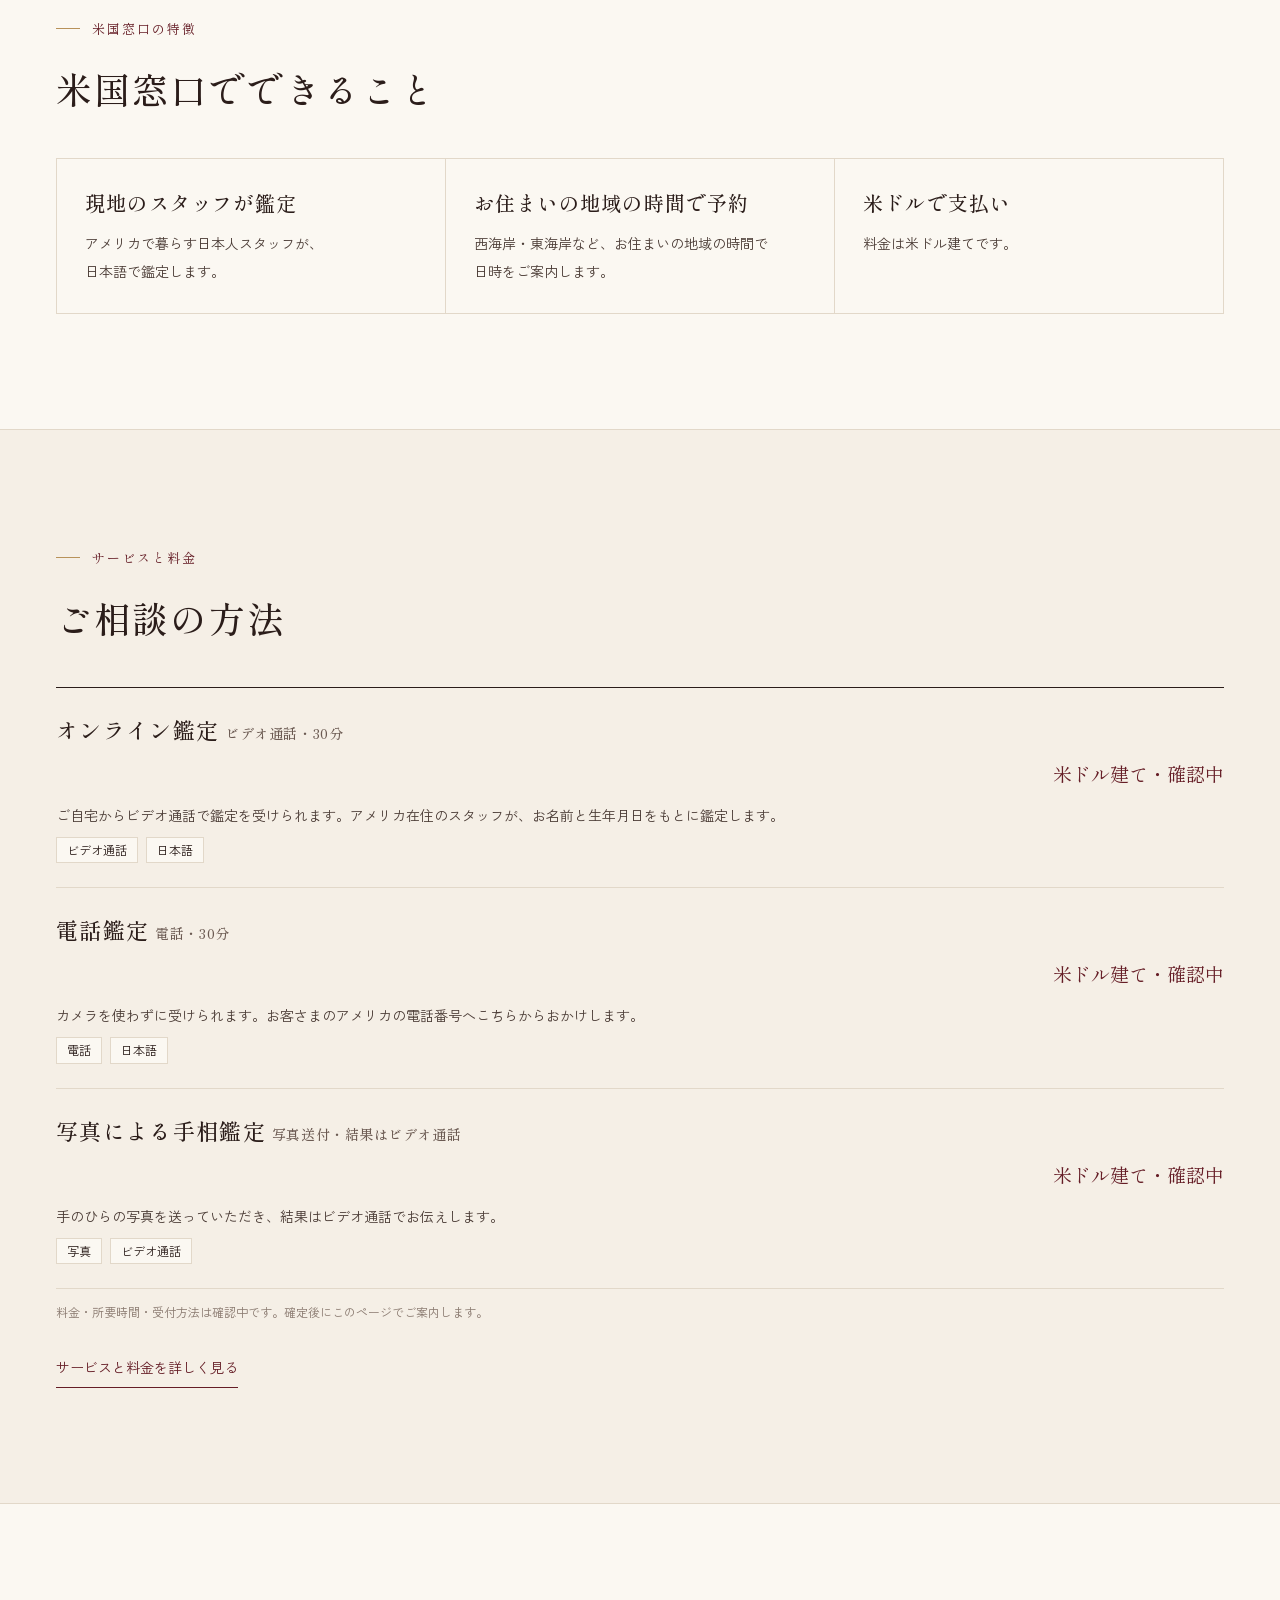
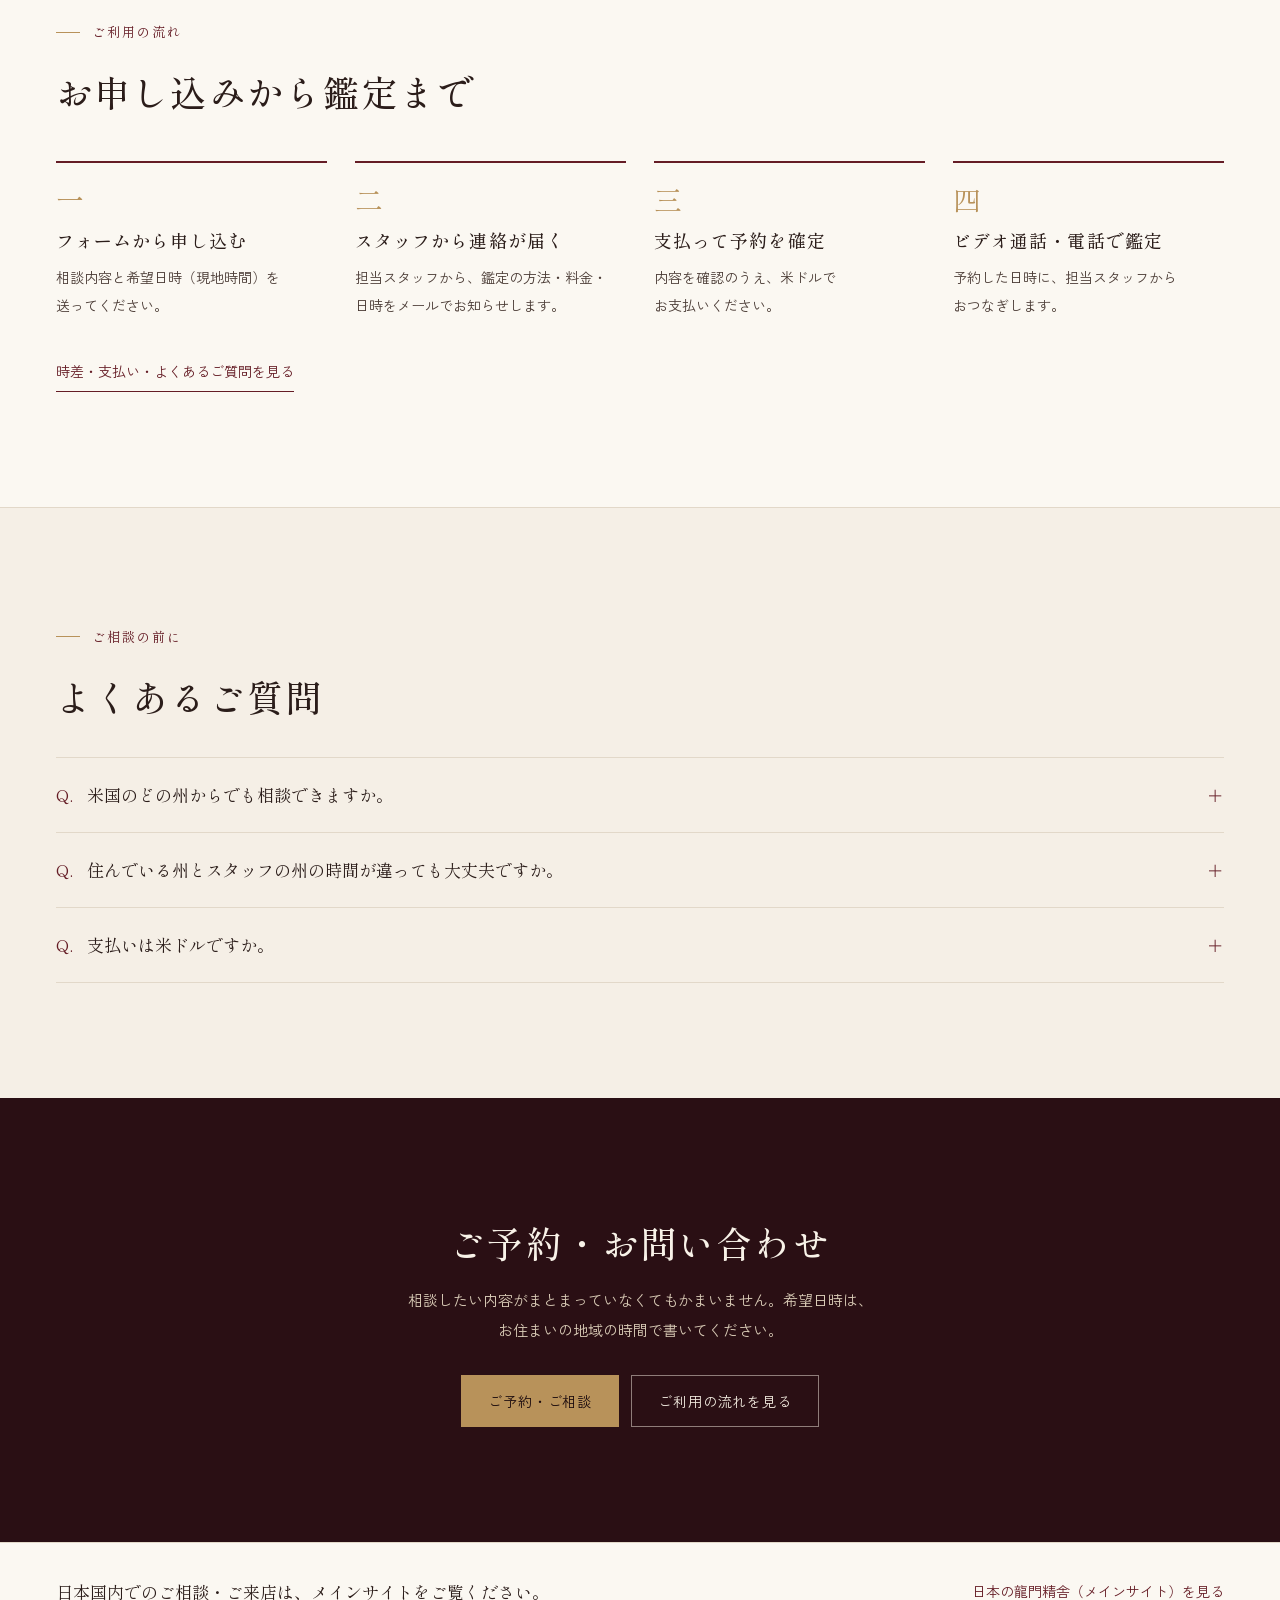
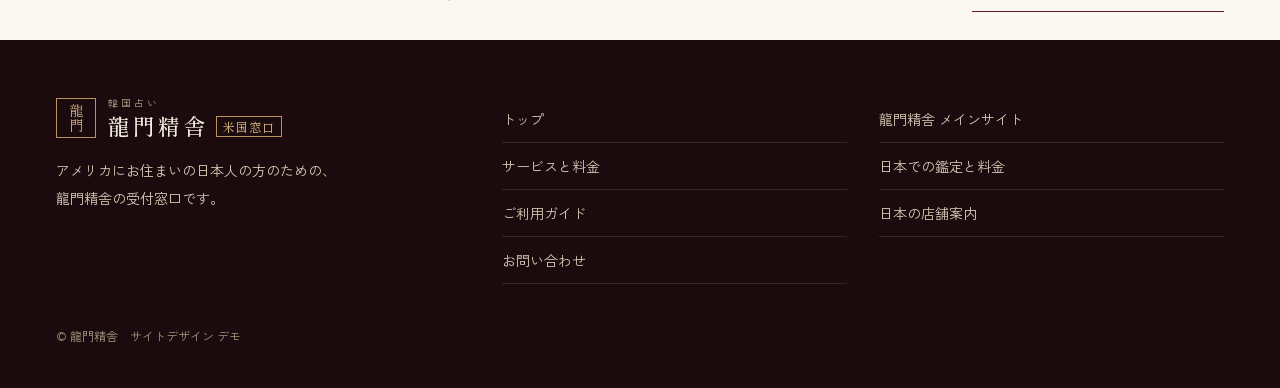
==== commit 76cea1ba: "ローディング画面・ページ遷移フェード・セクション表示を追加、帯の寸法を両サイトで統一、画像をWebP化 Co-Authored-By: Claude Opus 5.5 <noreply@anthrop" ====
--- a/us/index.html
+++ b/us/index.html
@@ -4,16 +4,18 @@
 <meta charset="utf-8"><meta name="viewport" content="width=device-width,initial-scale=1,viewport-fit=cover">
 <meta name="robots" content="noindex,nofollow,noarchive"><meta name="theme-color" content="#f5efe6">
 <title>龍門精舎 米国窓口｜米国在住の日本人の方へ</title><meta name="description" content="アメリカ在住の日本人の方向けの龍門精舎の受付窓口。ビデオ通話・電話での鑑定、祈祷のご相談、霊符の発送を日本語で受け付けています。">
+<script>(function(){var s=false;try{s=sessionStorage.getItem('rm-seen')==='1'}catch(e){}if(!s)document.documentElement.classList.add('show-loader')})();</script>
 <link rel="preconnect" href="https://fonts.googleapis.com"><link rel="preconnect" href="https://fonts.gstatic.com" crossorigin>
 <link rel="stylesheet" href="https://fonts.googleapis.com/css2?family=Shippori+Mincho:wght@400;500;600&family=Zen+Kaku+Gothic+New:wght@400;500;700&display=swap">
 <link rel="alternate" hreflang="ja" href="index.html"><link rel="alternate" hreflang="en" href="en/index.html">
-<link rel="stylesheet" href="style.css?v=9"><script defer src="app.js?v=5"></script>
+<link rel="stylesheet" href="style.css?v=10"><script defer src="app.js?v=10"></script>
 </head><body>
+<div id="rm-loader" role="status" aria-label="読み込み中"><div><div class="rm-mark" aria-hidden="true" lang="ja">龍<br>門</div><div class="rm-line"></div></div></div>
 <a class="skip" href="#main">本文へ移動</a>
 <div class="demo">デザイン確認用のデモです（予約・送信は行われません）</div>
 <nav class="region-bar" aria-label="地域と言語">
  <div class="wrap">
-  <p class="region"><span class="region-label">地域</span><a href="../">日本</a><a href="index.html" aria-current="true">アメリカ</a></p>
+  <p class="region"><svg class="globe" viewBox="0 0 24 24" width="14" height="14" fill="none" stroke="currentColor" stroke-width="1.6" aria-hidden="true"><circle cx="12" cy="12" r="9.2"/><path d="M2.8 12h18.4M12 2.8c3 3.2 3 15.2 0 18.4M12 2.8c-3 3.2-3 15.2 0 18.4"/></svg><a href="../">日本</a><a href="index.html" aria-current="true">アメリカ</a></p>
   <p class="langs"><a href="index.html" aria-current="true" lang="ja">日本語</a><a href="en/index.html" hreflang="en" lang="en">English</a></p>
  </div>
 </nav>
--- a/us/style.css
+++ b/us/style.css
@@ -25,7 +25,7 @@
 .h2{font-size:clamp(25px,3.2vw,36px)}
 .lead{margin-top:18px;max-width:36em;color:var(--text)}
 .note{font-size:12px;line-height:1.8;color:#8a7a70;margin-top:12px}
-.demo{background:var(--night);color:#d9c3a0;font-size:11px;letter-spacing:.06em;text-align:center;padding:6px 12px;line-height:1.6}
+.demo{background:var(--night);color:#d9c3a0;font-size:11px;letter-spacing:.06em;text-align:center;min-height:28px;padding:5px 12px;line-height:18px}
 
 /* ボタン */
 .btn{display:inline-flex;align-items:center;justify-content:center;min-height:52px;padding:0 26px;background:var(--wine);color:#fff;font-size:14px;letter-spacing:.06em;border:1px solid var(--wine);transition:background .2s}
@@ -252,12 +252,28 @@
 
 /* 地域・言語の切り替えバー（メインサイトと共通の見た目） */
 .region-bar{background:#efe6d8;border-bottom:1px solid var(--line);font-size:12px}
-.region-bar .wrap{display:flex;align-items:center;justify-content:space-between;gap:16px;min-height:38px}
-.region-bar p{display:flex;align-items:center;gap:4px;margin:0}
+.region-bar .wrap{display:flex;align-items:center;justify-content:space-between;gap:16px;height:38px}
+.region-bar p{display:flex;align-items:center;gap:2px;margin:0}
+.region-bar .globe{display:block;color:var(--muted);margin-right:4px;flex:none}
 .region-label{color:var(--muted);margin-right:8px;letter-spacing:.08em}
-.region-bar a{color:var(--muted);padding:9px 10px;position:relative;letter-spacing:.06em}
+.region-bar a{display:block;color:var(--muted);padding:0 10px;line-height:37px;position:relative;letter-spacing:.06em}
 .region-bar a:hover{color:var(--wine)}
 .region-bar a[aria-current]{color:var(--ink);font-weight:700}
-.region-bar a[aria-current]::after{content:"";position:absolute;left:10px;right:10px;bottom:4px;height:2px;background:var(--wine)}
+.region-bar a[aria-current]::after{content:"";position:absolute;left:10px;right:10px;bottom:6px;height:2px;background:var(--wine)}
 .langs a+a::before{content:"";position:absolute;left:-2px;top:50%;width:1px;height:12px;margin-top:-6px;background:var(--line)}
-@media (max-width:520px){.region-label{display:none}.region-bar a{padding:9px 8px}}
+@media (max-width:520px){.region-bar a{padding:0 8px}.region-bar a[aria-current]::after{left:8px;right:8px}}
+
+/* ページ表示：ローディング（初回のみ）、ページ間のフェード、セクションと画像のフェード */
+@view-transition{navigation:auto}
+::view-transition-old(root),::view-transition-new(root){animation-duration:.32s;animation-timing-function:ease}
+#rm-loader{display:none}
+html.show-loader #rm-loader{position:fixed;inset:0;z-index:9999;background:var(--paper);display:grid;place-items:center;transition:opacity .55s ease,visibility .55s}
+html.show-loader #rm-loader.is-done{opacity:0;visibility:hidden}
+.rm-mark{width:56px;height:56px;border:1px solid var(--wine);color:var(--wine);display:grid;place-items:center;font:500 19px/1.05 var(--mincho);text-align:center;animation:rm-breathe 1.6s ease-in-out infinite}
+.rm-line{width:120px;height:1px;background:var(--line);margin:22px auto 0;overflow:hidden}
+.rm-line::after{content:"";display:block;height:100%;width:40%;background:var(--gold);animation:rm-slide 1.1s ease-in-out infinite}
+@keyframes rm-breathe{50%{opacity:.55}}
+@keyframes rm-slide{from{transform:translateX(-100%)}to{transform:translateX(250%)}}
+.rv{opacity:0;transform:translateY(18px);transition:opacity .8s ease,transform .9s cubic-bezier(.2,.7,.2,1)}
+.rv.in{opacity:1;transform:none}
+@media (prefers-reduced-motion:reduce){.rm-mark,.rm-line::after{animation:none}.rv{opacity:1;transform:none;transition:none}::view-transition-old(root),::view-transition-new(root){animation:none}}
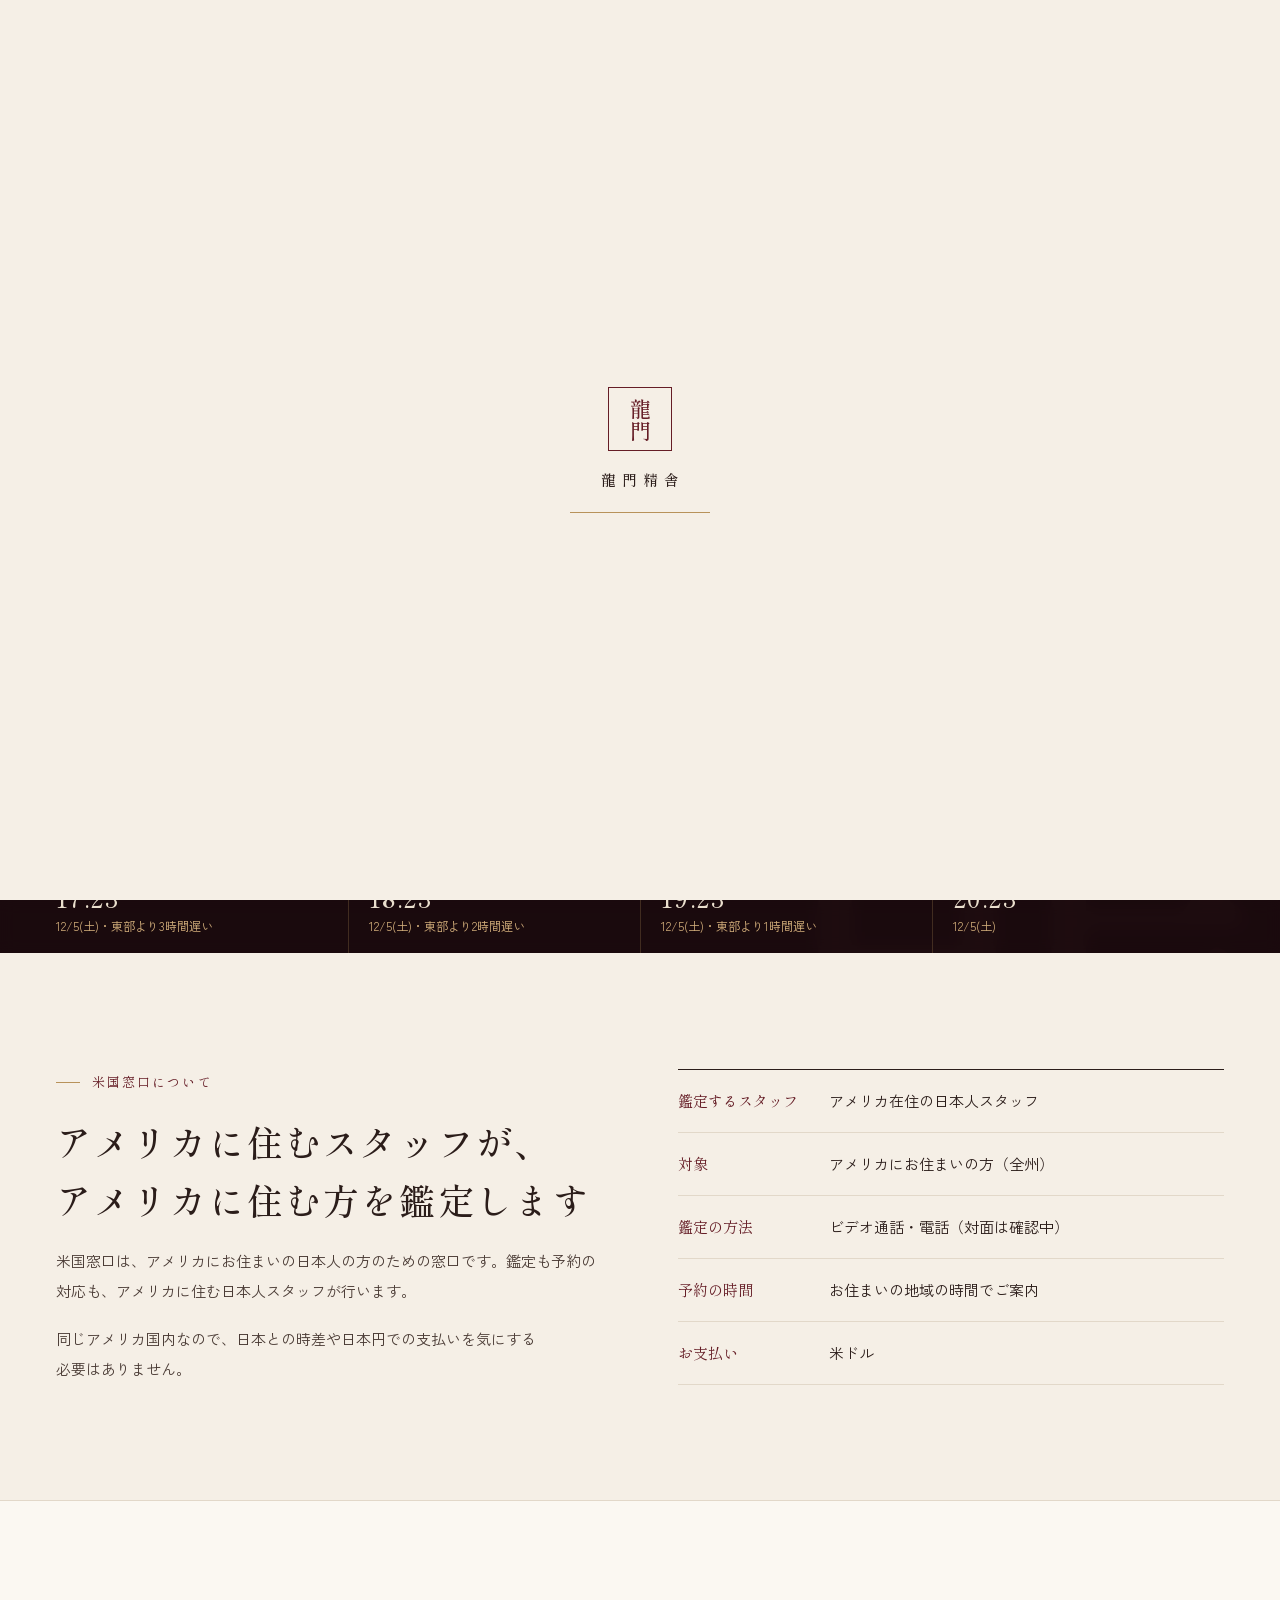
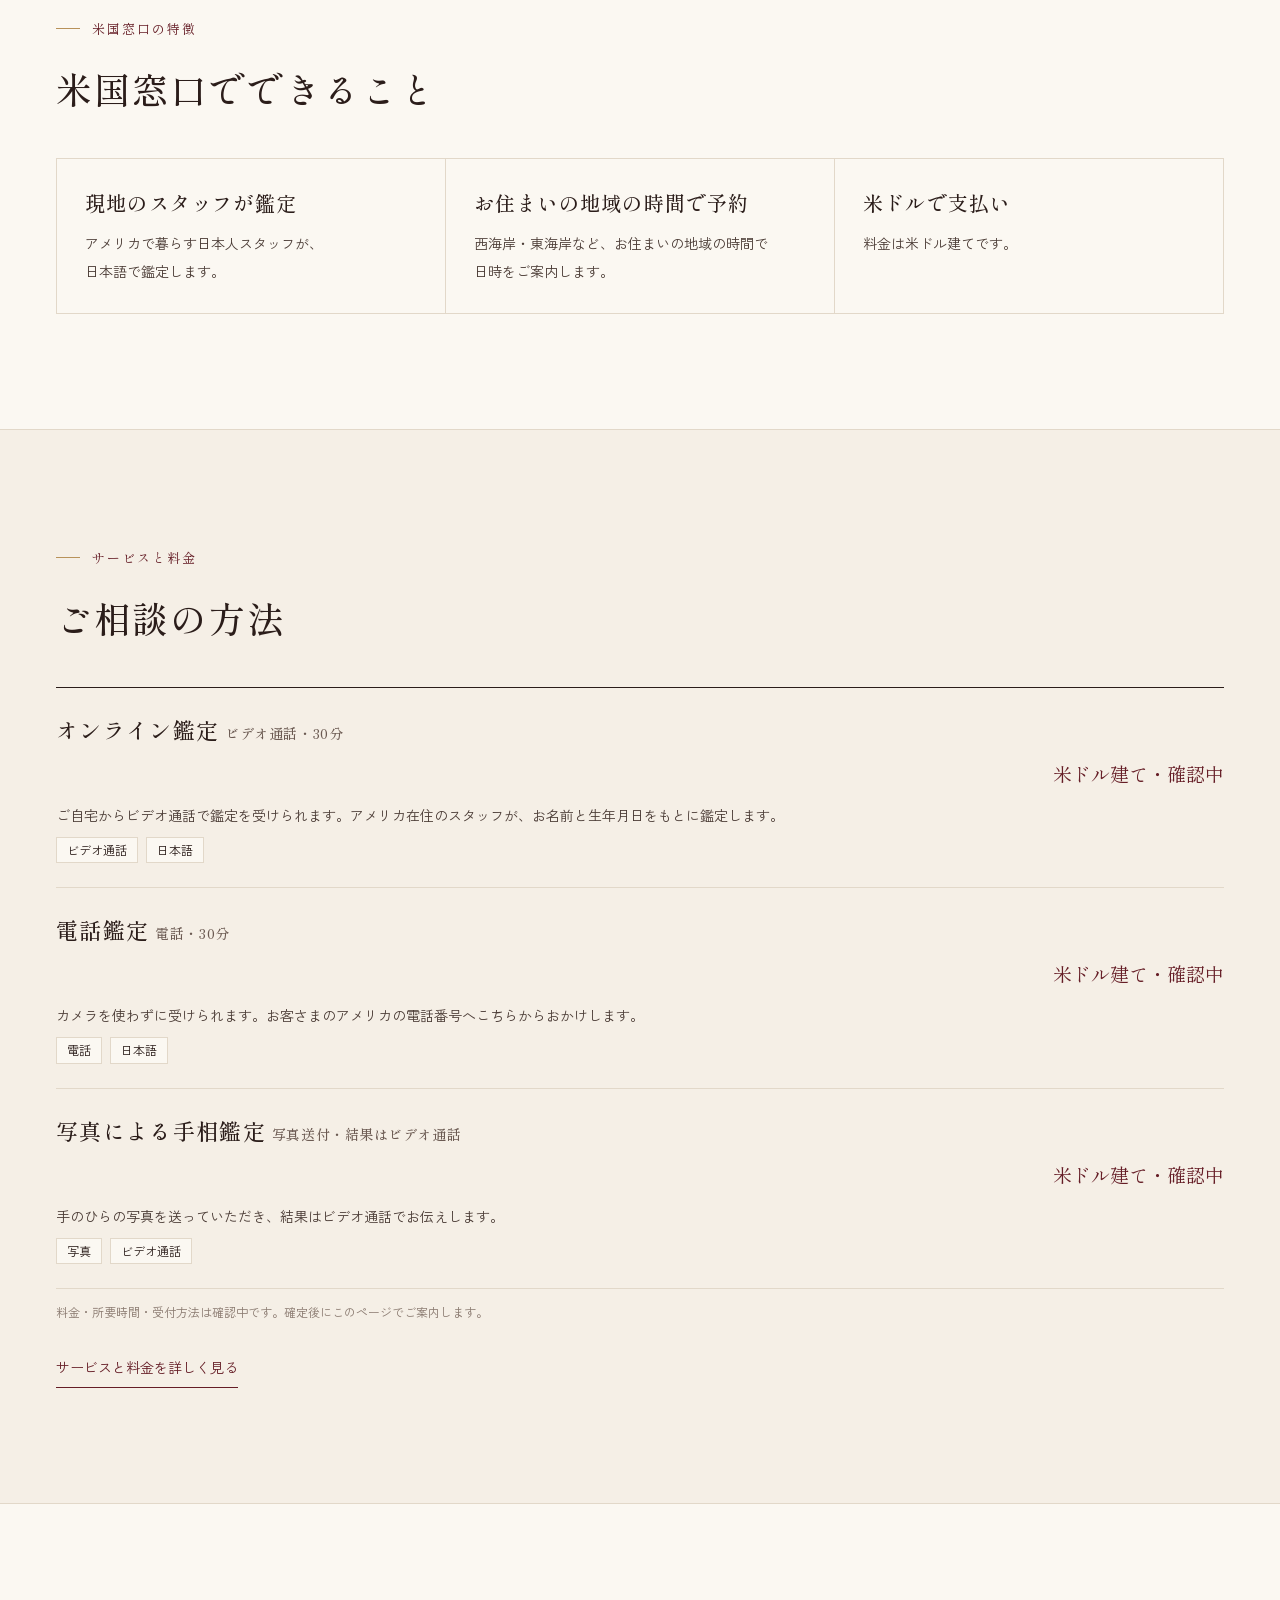
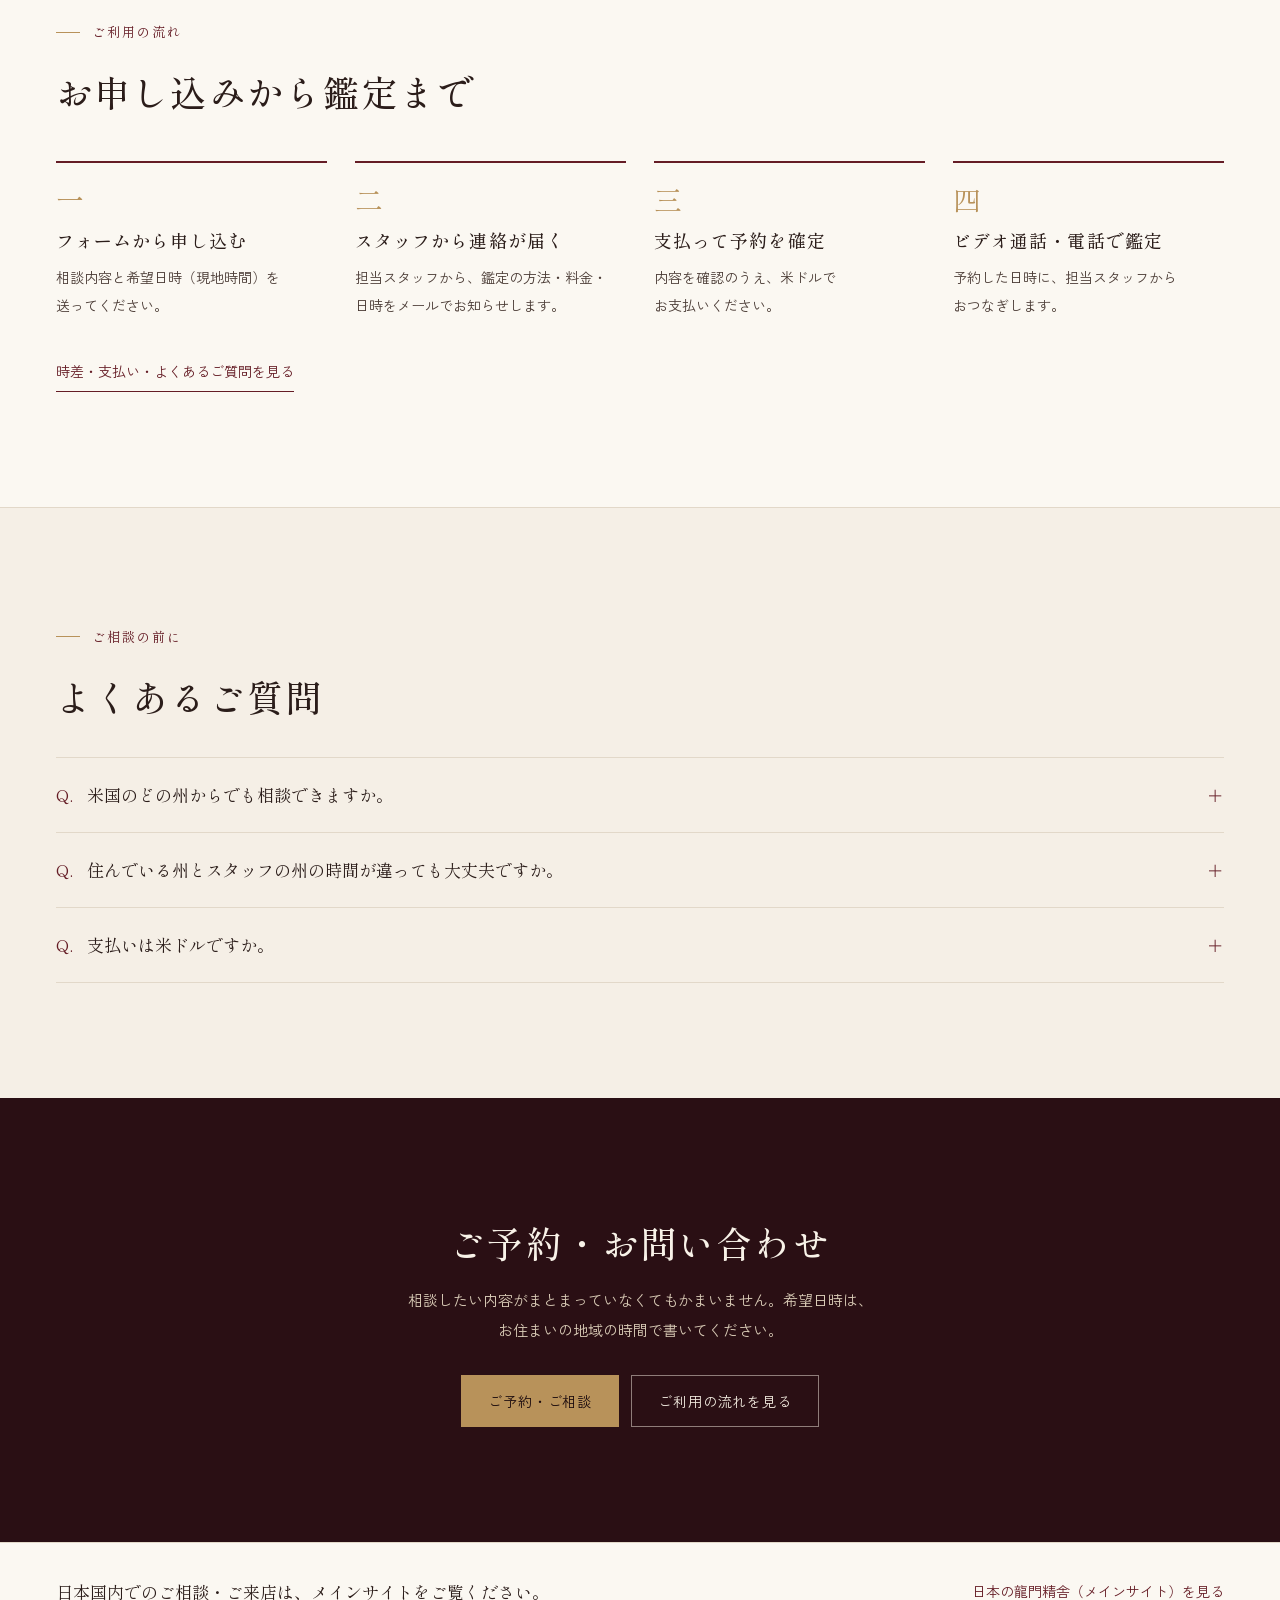
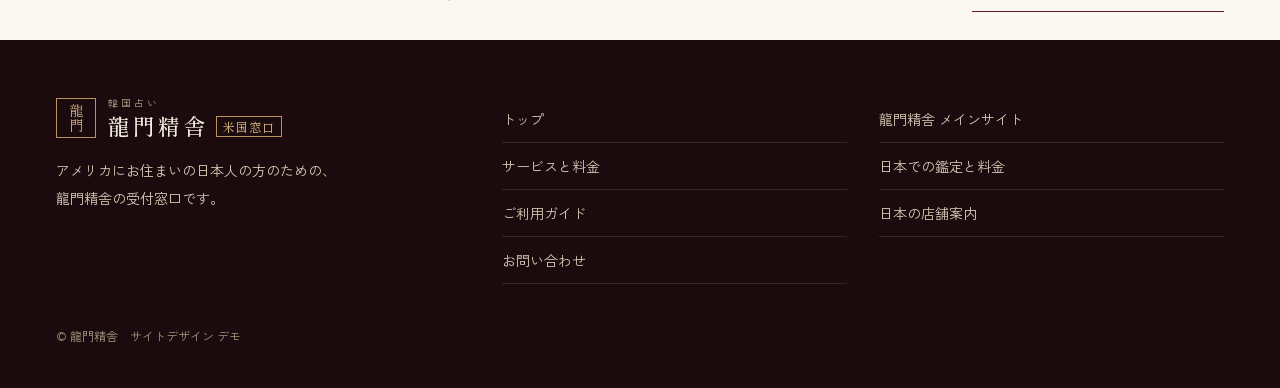
==== commit 7c630f8b: "ローディング画面：訪問時・再読み込み時に毎回同じ長さで表示、演出をゆっくりに Co-Authored-By: Claude Opus 5.5 <noreply@anthropic.com>" ====
--- a/us/index.html
+++ b/us/index.html
@@ -4,13 +4,13 @@
 <meta charset="utf-8"><meta name="viewport" content="width=device-width,initial-scale=1,viewport-fit=cover">
 <meta name="robots" content="noindex,nofollow,noarchive"><meta name="theme-color" content="#f5efe6">
 <title>龍門精舎 米国窓口｜米国在住の日本人の方へ</title><meta name="description" content="アメリカ在住の日本人の方向けの龍門精舎の受付窓口。ビデオ通話・電話での鑑定、祈祷のご相談、霊符の発送を日本語で受け付けています。">
-<script>(function(){var s=false;try{s=sessionStorage.getItem('rm-seen')==='1'}catch(e){}if(!s)document.documentElement.classList.add('show-loader')})();</script>
+<script>(function(){var p=location.pathname,i=p.indexOf('/us/'),root=i>=0?p.slice(0,i+1):p.replace(/[^/]*$/,''),nav=performance.getEntriesByType?performance.getEntriesByType('navigation')[0]:null,type=nav?nav.type:'navigate',internal=false;try{var r=new URL(document.referrer);internal=r.origin===location.origin&&r.pathname.indexOf(root)===0}catch(e){}var show=type==='reload'||!internal;if(show)document.documentElement.classList.add('show-loader')})();</script>
 <link rel="preconnect" href="https://fonts.googleapis.com"><link rel="preconnect" href="https://fonts.gstatic.com" crossorigin>
 <link rel="stylesheet" href="https://fonts.googleapis.com/css2?family=Shippori+Mincho:wght@400;500;600&family=Zen+Kaku+Gothic+New:wght@400;500;700&display=swap">
 <link rel="alternate" hreflang="ja" href="index.html"><link rel="alternate" hreflang="en" href="en/index.html">
-<link rel="stylesheet" href="style.css?v=10"><script defer src="app.js?v=10"></script>
+<link rel="stylesheet" href="style.css?v=12"><script defer src="app.js?v=12"></script>
 </head><body>
-<div id="rm-loader" role="status" aria-label="読み込み中"><div><div class="rm-mark" aria-hidden="true" lang="ja">龍<br>門</div><div class="rm-line"></div></div></div>
+<div id="rm-loader" role="status" aria-label="読み込み中"><div class="rm-box"><div class="rm-mark" aria-hidden="true" lang="ja">龍<br>門</div><div class="rm-name" aria-hidden="true" lang="ja">龍門精舎</div><div class="rm-line"></div></div></div>
 <a class="skip" href="#main">本文へ移動</a>
 <div class="demo">デザイン確認用のデモです（予約・送信は行われません）</div>
 <nav class="region-bar" aria-label="地域と言語">
--- a/us/style.css
+++ b/us/style.css
@@ -267,13 +267,15 @@
 @view-transition{navigation:auto}
 ::view-transition-old(root),::view-transition-new(root){animation-duration:.32s;animation-timing-function:ease}
 #rm-loader{display:none}
-html.show-loader #rm-loader{position:fixed;inset:0;z-index:9999;background:var(--paper);display:grid;place-items:center;transition:opacity .55s ease,visibility .55s}
+html.show-loader #rm-loader{position:fixed;inset:0;z-index:9999;background:#f5efe6;display:grid;place-items:center;transition:opacity 1s ease,visibility 1s}
 html.show-loader #rm-loader.is-done{opacity:0;visibility:hidden}
-.rm-mark{width:56px;height:56px;border:1px solid var(--wine);color:var(--wine);display:grid;place-items:center;font:500 19px/1.05 var(--mincho);text-align:center;animation:rm-breathe 1.6s ease-in-out infinite}
-.rm-line{width:120px;height:1px;background:var(--line);margin:22px auto 0;overflow:hidden}
-.rm-line::after{content:"";display:block;height:100%;width:40%;background:var(--gold);animation:rm-slide 1.1s ease-in-out infinite}
-@keyframes rm-breathe{50%{opacity:.55}}
-@keyframes rm-slide{from{transform:translateX(-100%)}to{transform:translateX(250%)}}
+#rm-loader .rm-box{display:flex;flex-direction:column;align-items:center}
+#rm-loader .rm-mark{width:64px;height:64px;border:1px solid #651d26;color:#651d26;display:grid;place-items:center;font:500 21px/1.05 'Shippori Mincho',serif;text-align:center;opacity:0;animation:rm-in 1.2s .2s ease forwards}
+#rm-loader .rm-name{margin-top:18px;font:500 15px 'Shippori Mincho',serif;letter-spacing:.42em;padding-left:.42em;color:#2b1d1a;opacity:0;animation:rm-in 1.2s 1s ease forwards}
+#rm-loader .rm-line{width:140px;height:1px;background:#e2d8c9;margin-top:22px;overflow:hidden}
+#rm-loader .rm-line::after{content:"";display:block;height:100%;width:100%;background:#b8925a;transform:scaleX(0);transform-origin:left;animation:rm-fill 3.6s .4s cubic-bezier(.45,0,.25,1) forwards}
+@keyframes rm-in{from{opacity:0;transform:translateY(6px)}to{opacity:1;transform:none}}
+@keyframes rm-fill{to{transform:scaleX(1)}}
 .rv{opacity:0;transform:translateY(18px);transition:opacity .8s ease,transform .9s cubic-bezier(.2,.7,.2,1)}
 .rv.in{opacity:1;transform:none}
-@media (prefers-reduced-motion:reduce){.rm-mark,.rm-line::after{animation:none}.rv{opacity:1;transform:none;transition:none}::view-transition-old(root),::view-transition-new(root){animation:none}}
+@media (prefers-reduced-motion:reduce){#rm-loader .rm-mark,#rm-loader .rm-name{animation:none;opacity:1}#rm-loader .rm-line::after{animation:none;transform:none}.rv{opacity:1;transform:none;transition:none}::view-transition-old(root),::view-transition-new(root){animation:none}}
